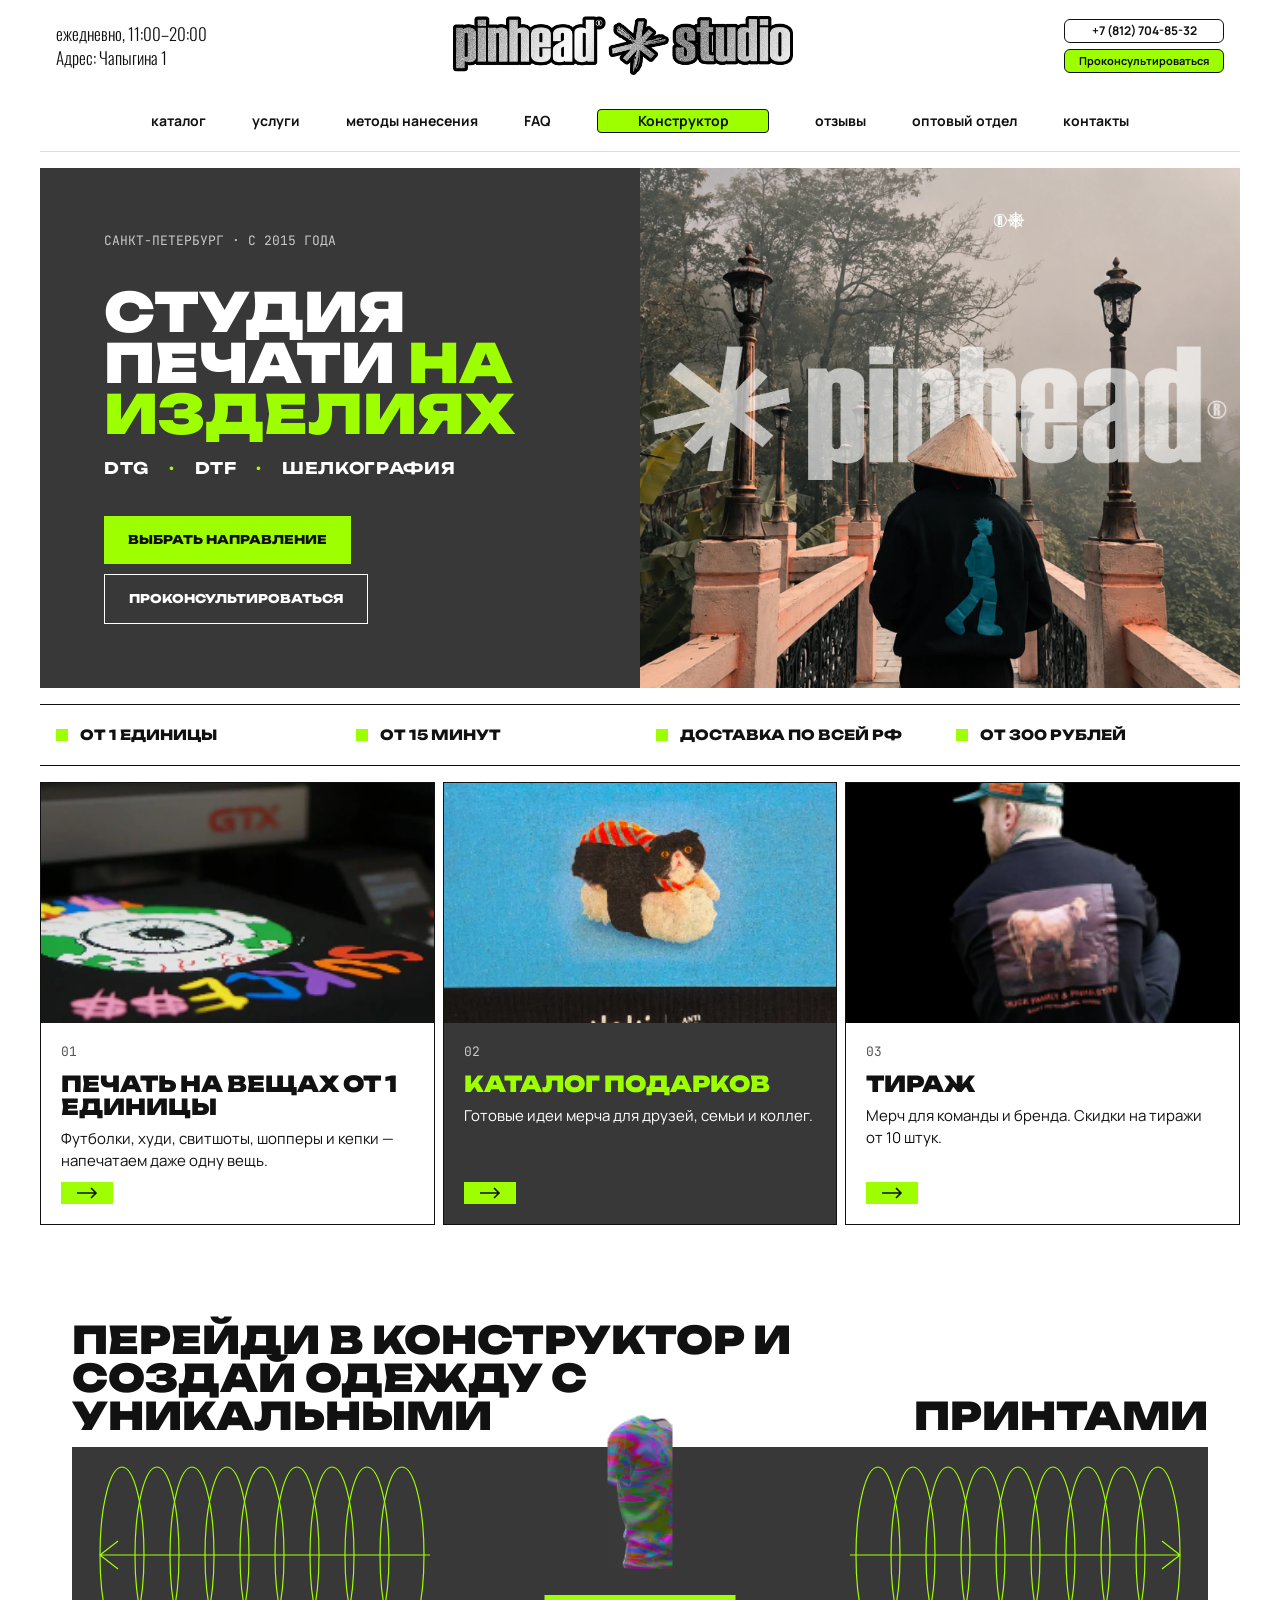
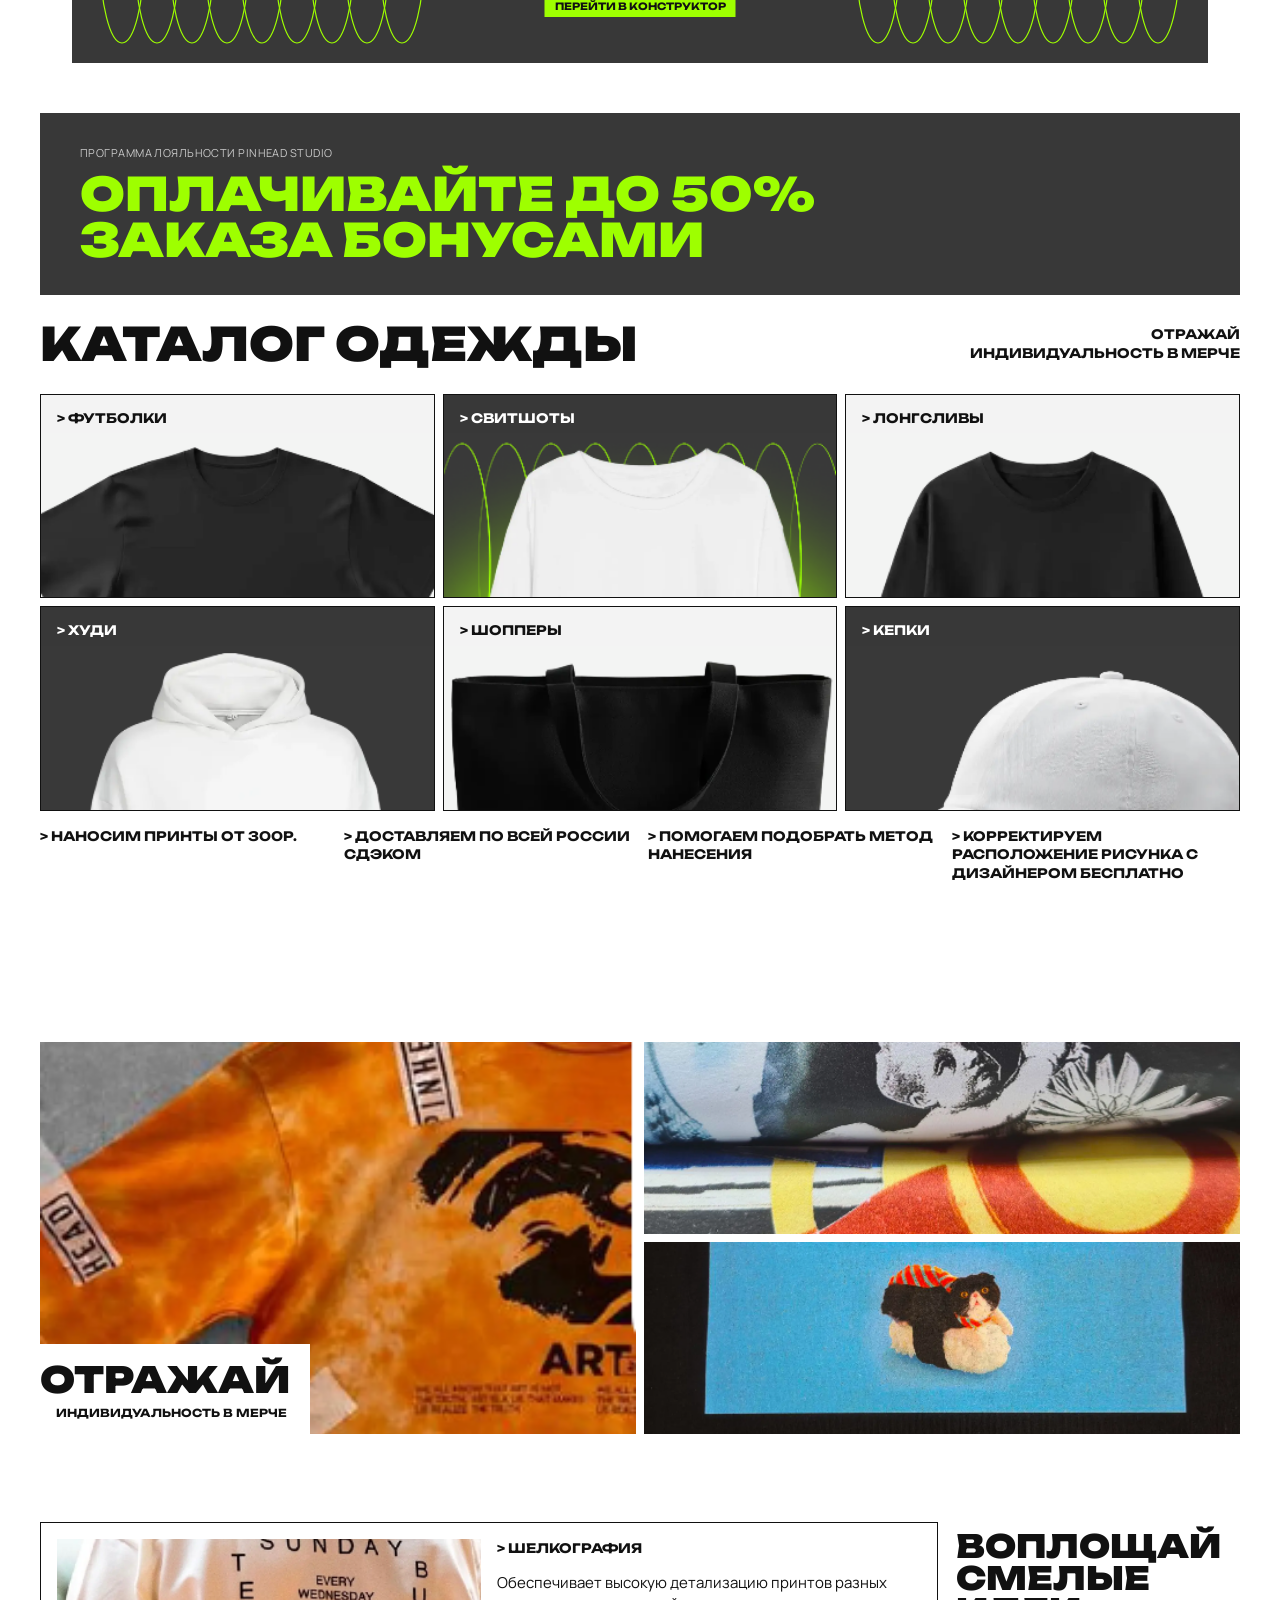
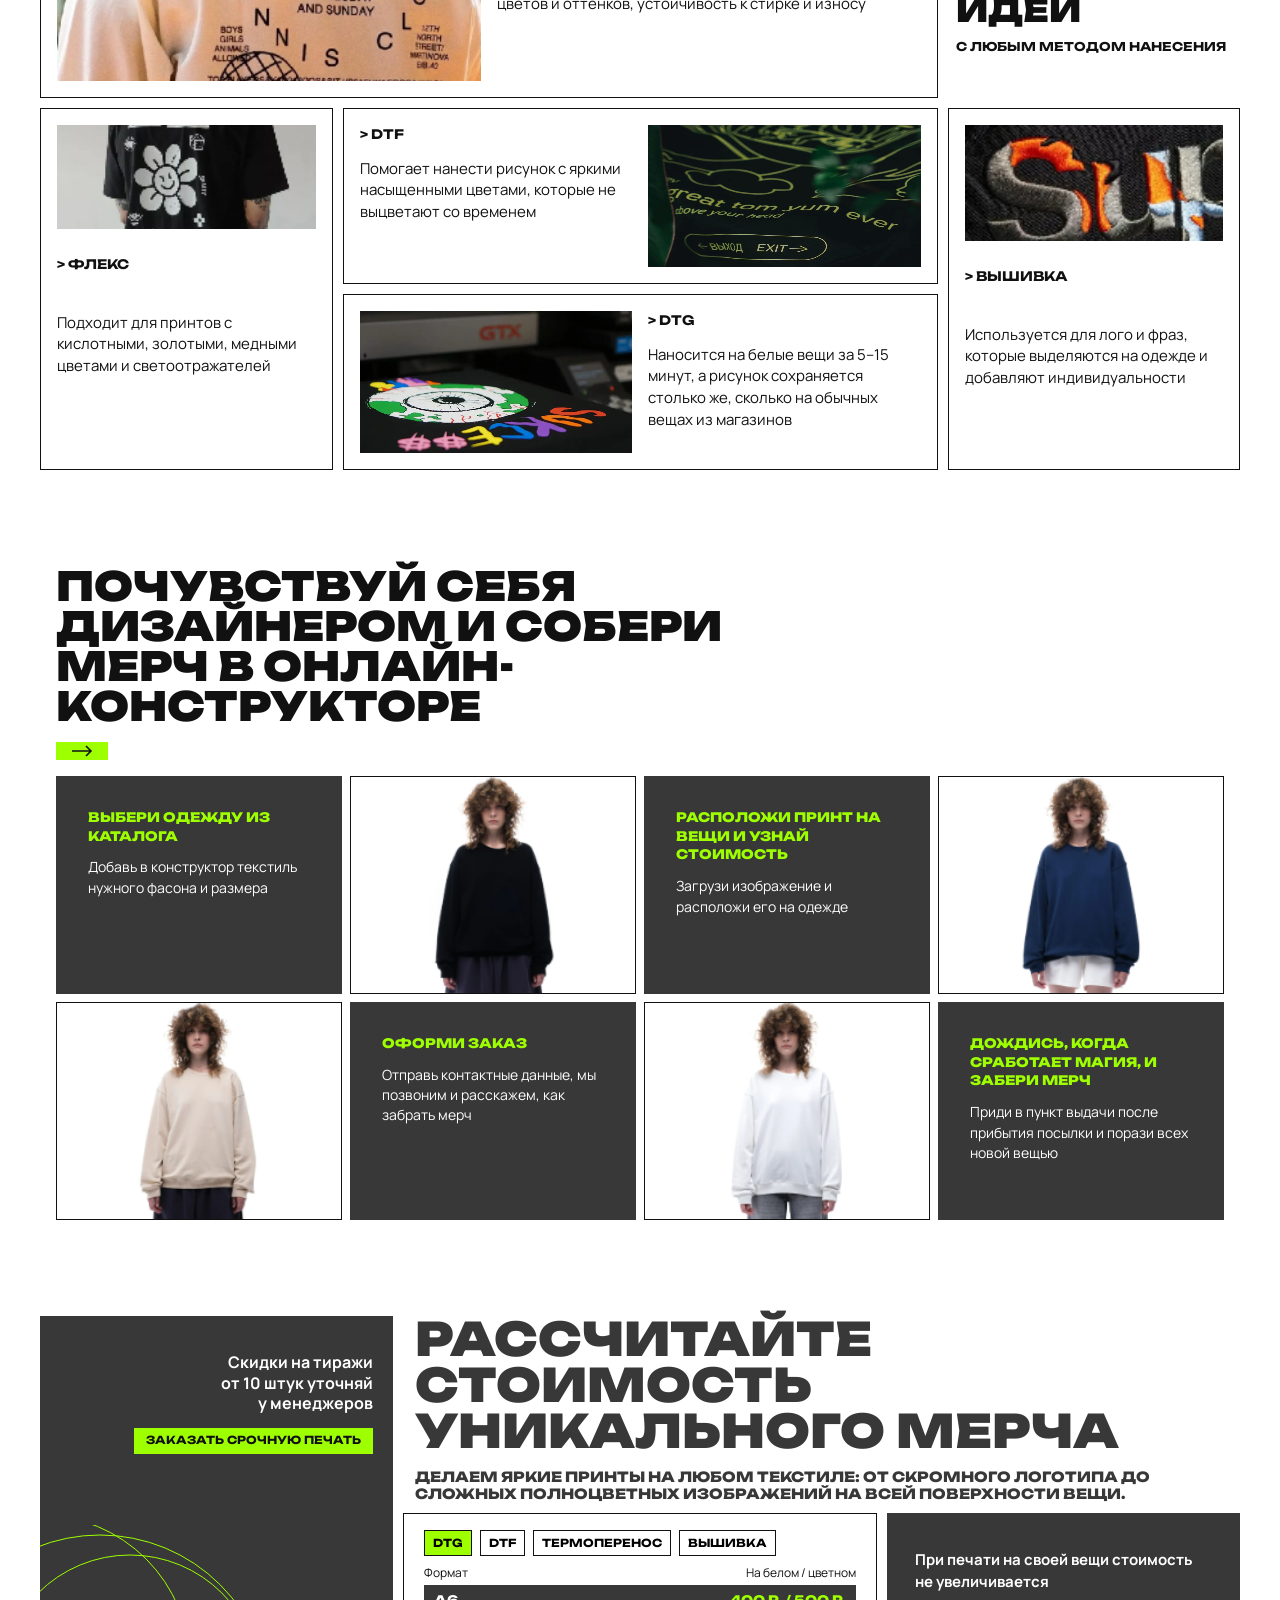
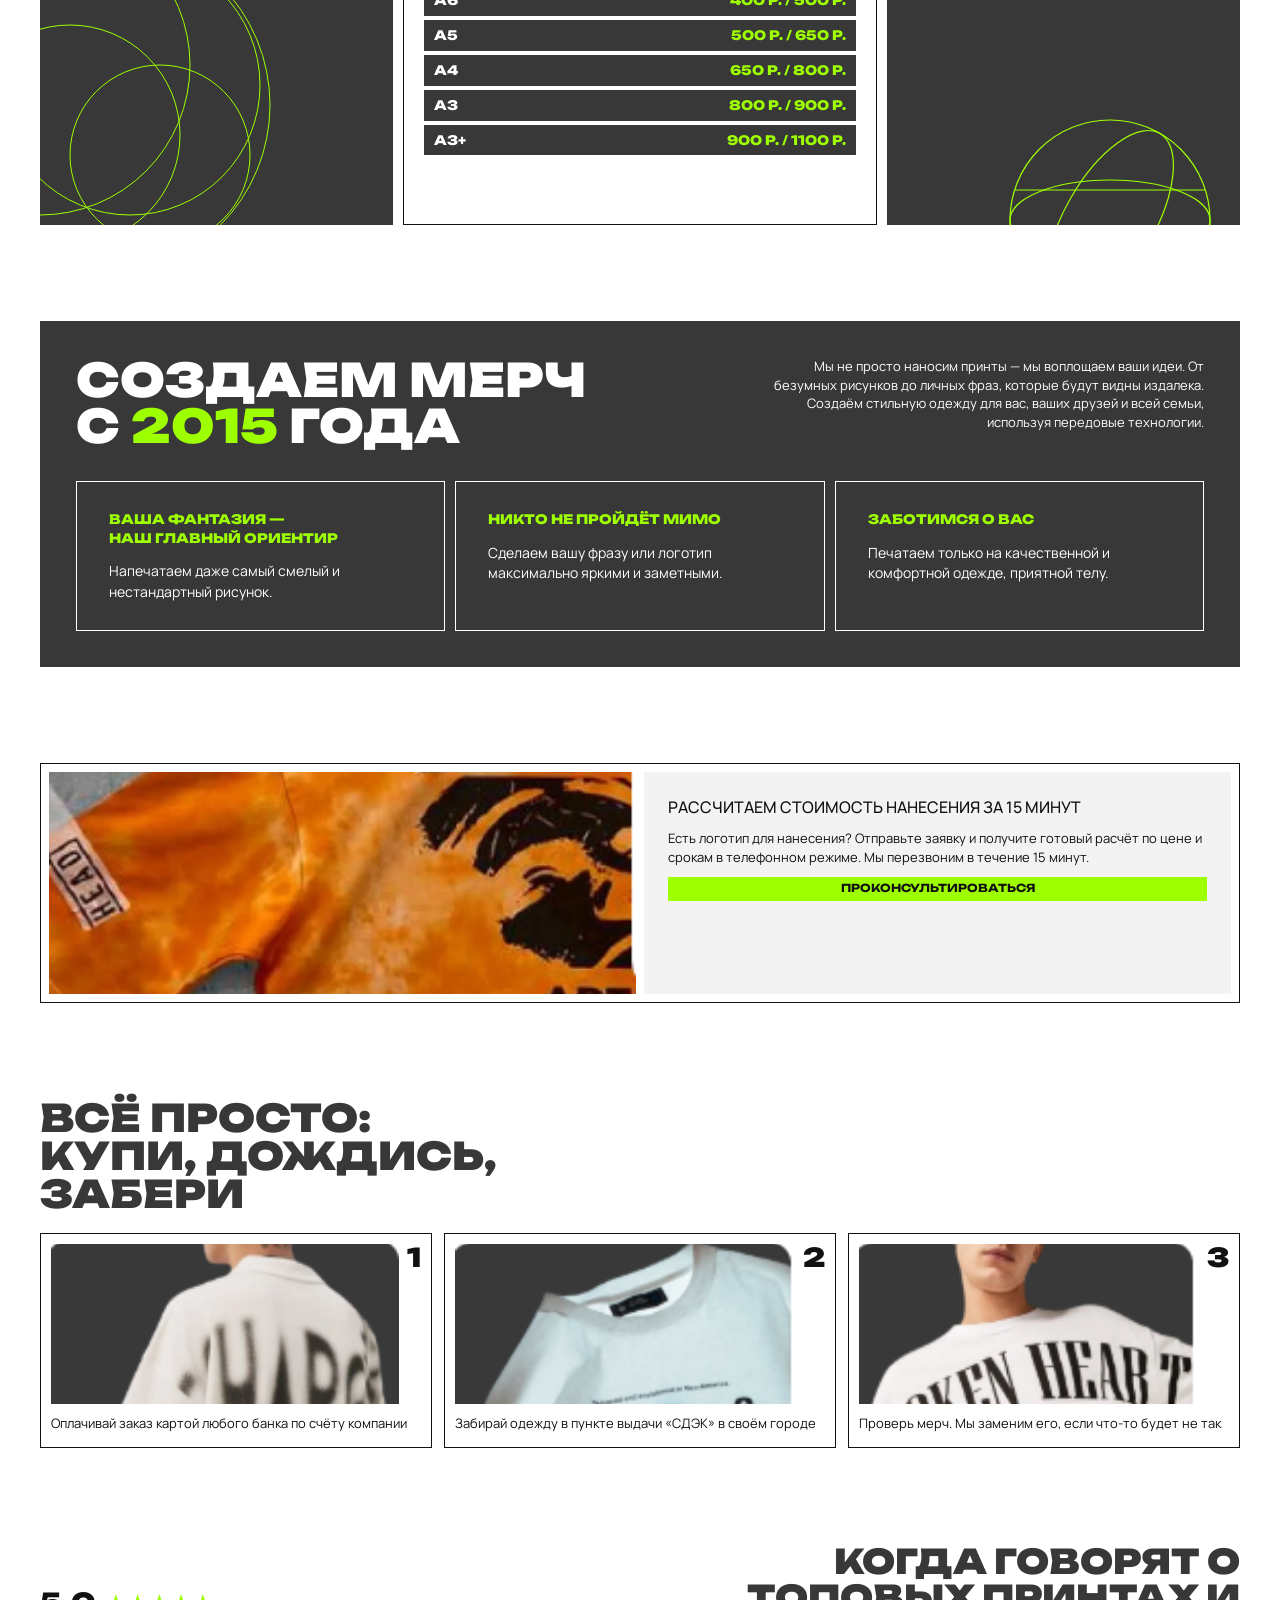
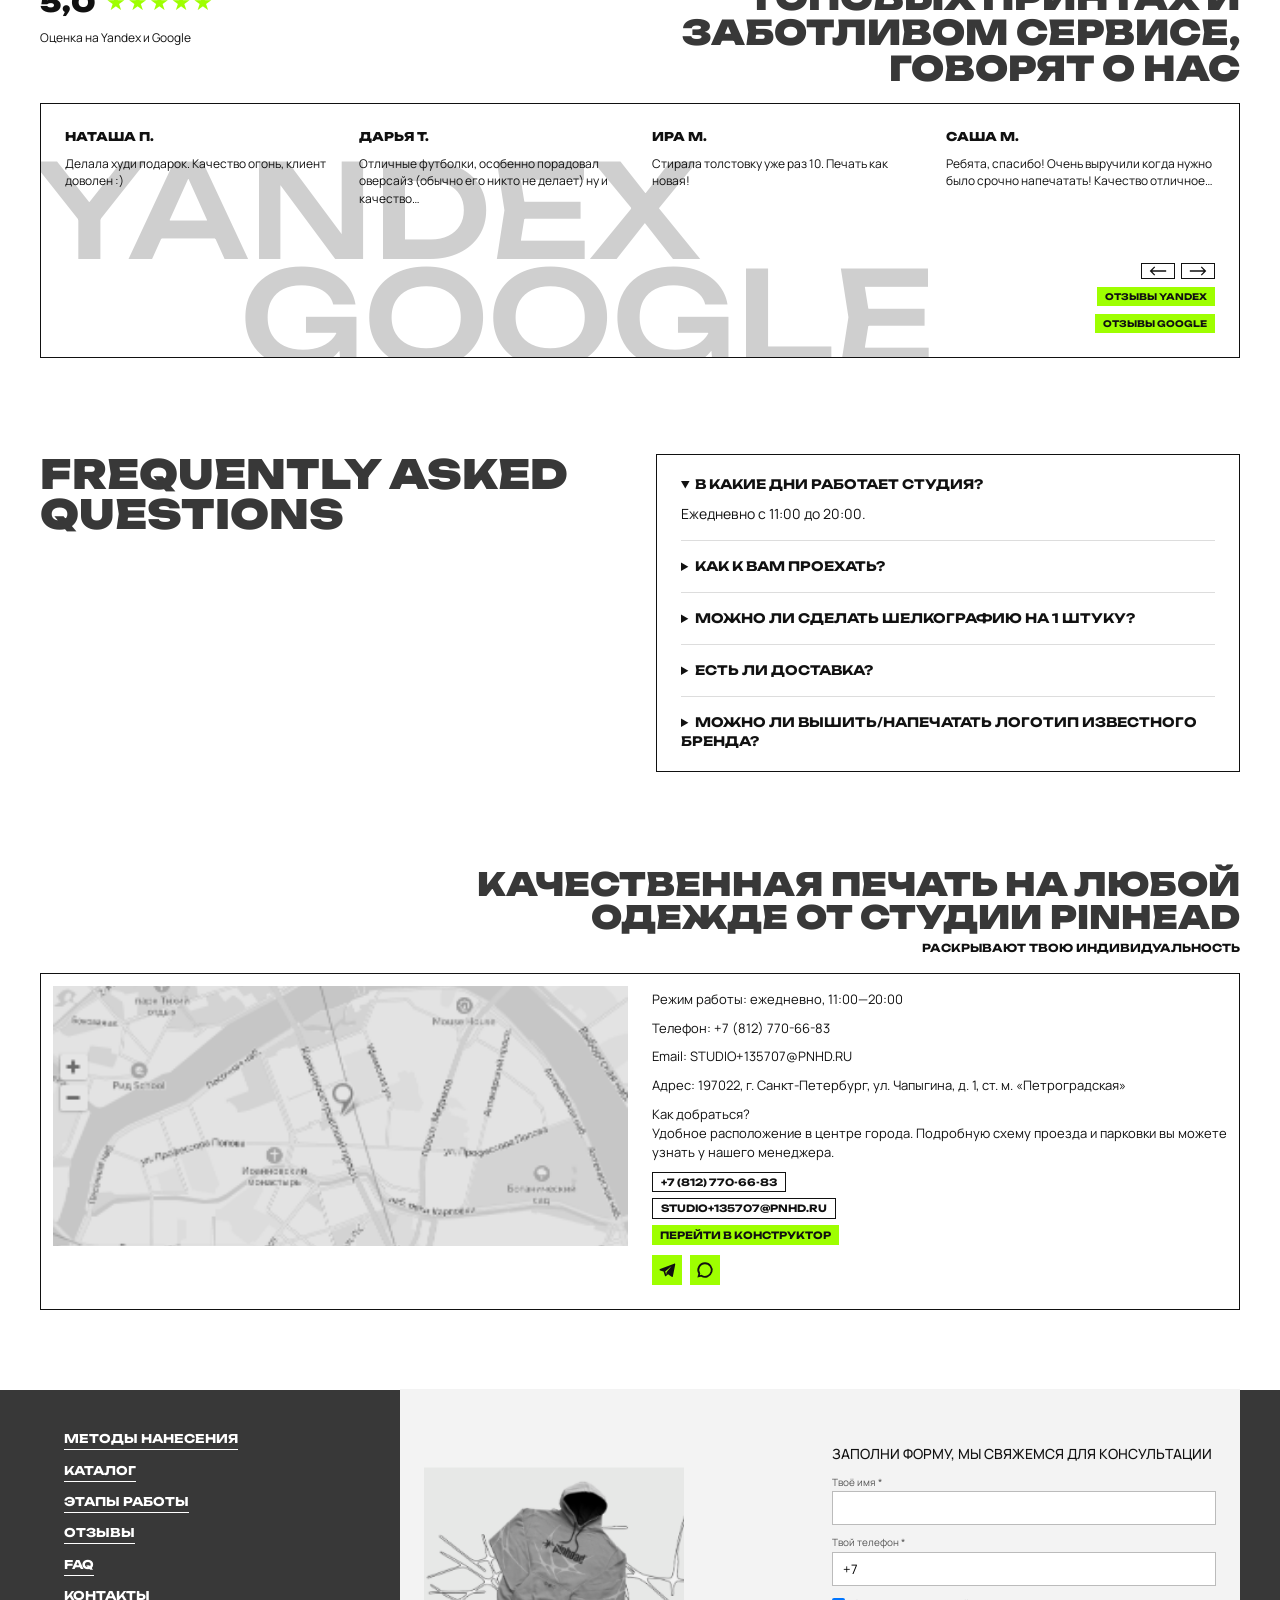
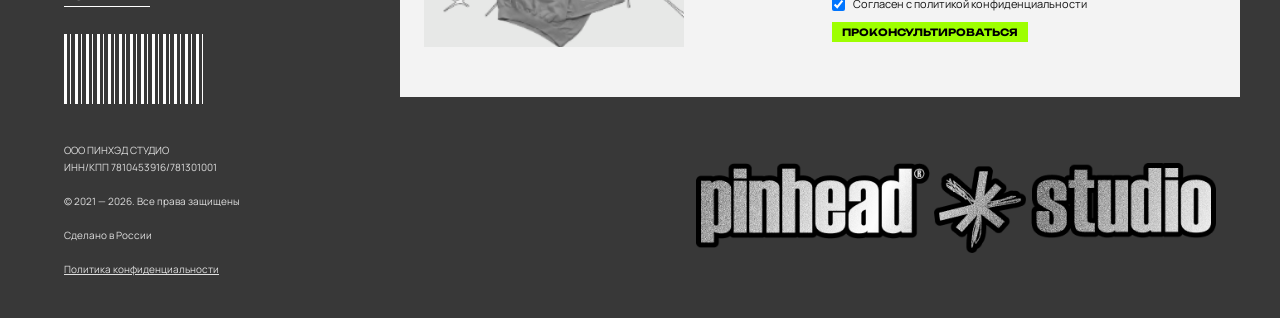
==== index.html @ 6dc423a1 "Мобильное меню: «Конструктор» — обычный пункт с салатовой плашкой вместо крупной кнопки Co-Authored-" ====
<!doctype html>
<html lang="ru">
<head>
<meta charset="utf-8">
<meta name="viewport" content="width=device-width, initial-scale=1">
<title>Пинхэд Студия — печать на одежде в Санкт-Петербурге</title>
<meta name="description" content="Студия печати на изделиях в Санкт-Петербурге: DTG, DTF, шелкография, вышивка. От 1 единицы, от 15 минут, доставка по всей России.">
<link rel="preconnect" href="https://fonts.googleapis.com">
<link href="https://fonts.googleapis.com/css2?family=Unbounded:wght@500;700;800;900&amp;family=Manrope:wght@400;500;600;700&amp;family=Oswald:wght@300;500;600;700&amp;family=JetBrains+Mono:wght@400;500&amp;display=swap" rel="stylesheet">
<style>
body{margin:0;background:#FFFFFF}
a{color:#111111}a:hover{color:#444444}
summary{cursor:pointer}
@media (max-width: 820px){
  .stack{grid-template-columns:1fr !important}
  .stack > *{grid-column:auto !important;grid-row:auto !important}
  .hide-m{display:none !important}
}
</style>
<style>
/* Акцентный цвет студии — меняется в одном месте */
:root{--accent:#9EFF00}
html{overflow-x:hidden}
img{max-width:100%}
.lead-ok{font-weight:700;font-size:14px}
.lead-err{color:#C62828;font-size:11px}
/* Мобильная шапка: логотип слева, бургер-меню справа */
.burger,.nav-extra{display:none}
@media (max-width: 820px){
  .hdr-top{display:flex !important;justify-content:space-between;align-items:center;padding:12px 16px !important}
  .hdr-info,.hdr-actions{display:none !important}
  .hdr-logo img{width:170px !important}
  .burger{display:flex;flex-direction:column;justify-content:center;align-items:center;gap:5px;width:44px;height:44px;padding:0;border:1px solid #111111;border-radius:6px;background:#FFFFFF;cursor:pointer}
  .burger span{display:block;width:20px;height:2px;background:#111111;transition:transform .2s,opacity .2s}
  .menu-open .burger span:nth-child(1){transform:translateY(7px) rotate(45deg)}
  .menu-open .burger span:nth-child(2){opacity:0}
  .menu-open .burger span:nth-child(3){transform:translateY(-7px) rotate(-45deg)}
  .site-nav{display:none !important;flex-direction:column;align-items:stretch !important;gap:0 !important;padding:0 16px 16px !important;font-size:16px !important}
  .menu-open .site-nav{display:flex !important}
  .site-nav > a{padding:13px 0;border-bottom:1px solid #EEEEEE}
  /* «Конструктор» — обычный пункт меню, слово выделено салатовой плашкой */
  .site-nav > a[href="constructor.html"]{display:block !important;min-width:0 !important;min-height:0 !important;padding:13px 0 !important;background:none !important;border:0 !important;border-bottom:1px solid #EEEEEE !important;border-radius:0 !important}
  .nav-hl{background:var(--accent);padding:2px 8px;margin-left:-8px}
  .nav-extra{display:flex;flex-direction:column;gap:8px;padding-top:16px}
  .nav-extra__btn{display:flex;align-items:center;justify-content:center;min-height:44px;border:1px solid #111111;border-radius:6px;font-weight:700;font-size:14px;text-decoration:none;color:#111111}
  .nav-extra__btn--accent{background:var(--accent)}
  .nav-extra__info{margin-top:6px;font-family:Oswald,sans-serif;font-weight:300;font-size:16px;line-height:1.3}
}
.modal{width:min(100% - 32px,440px);padding:0;border:1px solid #111111;border-radius:0;background:#FFFFFF;color:#111111;font-family:Manrope,system-ui,sans-serif}
.modal::backdrop{background:rgba(17,17,17,.6)}
.modal__inner{position:relative;padding:28px 24px 24px;display:flex;flex-direction:column;gap:14px}
.modal__close{position:absolute;top:8px;right:8px;width:32px;height:32px;border:0;background:none;font-size:24px;line-height:1;cursor:pointer;color:#111111}
.modal__title{margin:0;padding-right:28px;font-family:Unbounded,sans-serif;font-weight:900;font-size:20px;line-height:1.1}
.modal__text{margin:0;font-size:13px;color:#555555}
.modal label.f{display:flex;flex-direction:column;gap:4px;font-size:11px;color:#555555}
.modal input[type=text],.modal input[type=tel],.modal input[type=number]{height:38px;border:1px solid #BBBBBB;border-radius:0;padding:0 10px;font:inherit;font-size:14px;color:#111111}
.modal input:focus{outline:2px solid var(--accent);outline-offset:0;border-color:#111111}
.modal fieldset{margin:0;padding:0;border:0;display:flex;flex-wrap:wrap;gap:6px 16px;align-items:center;font-size:13px}
.modal legend{width:100%;padding:0 0 6px;font-size:11px;color:#555555}
.modal .check{display:flex;gap:8px;align-items:flex-start;font-size:11px}
.modal__btn{align-self:flex-start;min-height:40px;padding:0 22px;background:var(--accent);border:1px solid #111111;border-radius:0;font-family:Unbounded,sans-serif;font-weight:800;font-size:12px;cursor:pointer;color:#111111}
.modal__done{padding:12px 0 4px;font-family:Unbounded,sans-serif;font-weight:700;font-size:15px;line-height:1.35}
@media (max-width: 820px){
  /* колонки не шире экрана, логотип в подвале компактнее */
  .stack{grid-template-columns:minmax(0,1fr) !important}
}
</style>
</head>
<body>
<div style="width: 100%; background: #FFFFFF; color: #111111; font-family: Manrope, system-ui, sans-serif; font-size: 15px; line-height: 1.45">
<div style="max-width: 1200px; margin: 0 auto; padding: 0 16px; display: flex; flex-direction: column; gap: 16px">

  <!-- ШАПКА -->
  <header class="site-header" style="background: #FFFFFF; border-bottom: 1px solid #DDDDDD">
    <div class="hdr-top" style="display: grid; grid-template-columns: repeat(auto-fit, minmax(min(100%, 300px), 1fr)); gap: 16px 24px; align-items: center; padding: 16px 16px 20px">
      <div class="hdr-info" style="display: flex; flex-direction: column; gap: 2px; font-family: Oswald, sans-serif; font-weight: 300; font-size: 17px; line-height: 1.25">
        <span>ежедневно, 11:00–20:00</span>
        <span>Адрес: Чапыгина 1</span>
      </div>
      <a class="hdr-logo" href="./" style="justify-self: center; display: inline-flex"><img src="assets/logo-pinhead.png" alt="pinhead studio" width="627" height="109" style="display: block; width: min(100%, 340px); height: auto"></a>
      <div class="hdr-actions" style="justify-self: end; display: flex; gap: 18px; align-items: center">
        <div style="display: flex; flex-direction: column; gap: 6px">
          <a href="tel:+78127048532" style="display: flex; align-items: center; justify-content: center; min-height: 22px; padding: 0 14px; border: 1px solid #111111; border-radius: 6px; font-weight: 700; font-size: 12px; text-decoration: none">+7 (812) 704-85-32</a>
          <a href="https://t.me/pnhd_studio_bot" target="_blank" rel="noopener" style="display: flex; align-items: center; justify-content: center; min-height: 22px; padding: 0 14px; background: var(--accent); border: 1px solid #111111; border-radius: 6px; font-weight: 700; font-size: 11px; text-decoration: none; color: #111111">Проконсультироваться</a>
        </div>
      </div>
      <button type="button" class="burger" aria-label="Открыть меню" aria-expanded="false" aria-controls="siteNav"><span></span><span></span><span></span></button>
    </div>
    <nav class="site-nav" id="siteNav" style="display: flex; flex-wrap: wrap; justify-content: center; align-items: center; gap: 10px 46px; padding: 14px 16px 18px; font-weight: 700; font-size: 14px">
      <a href="#catalog" style="text-decoration: none">каталог</a>
      <a href="#directions" style="text-decoration: none">услуги</a>
      <a href="#methods" style="text-decoration: none">методы нанесения</a>
      <a href="#faq" style="text-decoration: none">FAQ</a>
      <a href="constructor.html" style="display: inline-flex; align-items: center; justify-content: center; min-width: 130px; min-height: 22px; padding: 0 20px; background: var(--accent); border: 1px solid #111111; border-radius: 4px; text-decoration: none; color: #111111"><span class="nav-hl">Конструктор</span></a>
      <a href="#reviews" style="text-decoration: none">отзывы</a>
      <a href="https://pnhd.ru/?utm_source=studio" target="_blank" rel="noopener" style="text-decoration: none">оптовый отдел</a>
      <a href="#contacts" style="text-decoration: none">контакты</a>
      <!-- только в мобильном меню: часы работы и связь -->
      <div class="nav-extra">
        <a href="tel:+78127048532" class="nav-extra__btn">+7 (812) 704-85-32</a>
        <a href="https://t.me/pnhd_studio_bot" target="_blank" rel="noopener" class="nav-extra__btn nav-extra__btn--accent">Проконсультироваться</a>
        <div class="nav-extra__info">ежедневно, 11:00–20:00<br>Адрес: Чапыгина 1</div>
      </div>
    </nav>
  </header>

  <!-- БОЛЬШОЙ БАННЕР -->
  <section class="stack" style="display: grid; grid-template-columns: repeat(2, minmax(0, 1fr)); min-height: 520px; background: #383838; color: #FFFFFF">
    <div style="padding: clamp(28px, 5vw, 64px); display: flex; flex-direction: column; justify-content: space-between; gap: 32px">
      <span style="font-family: 'JetBrains Mono', monospace; font-size: 13px; color: #C8C8C8">САНКТ-ПЕТЕРБУРГ · С 2015 ГОДА</span>
      <div style="display: flex; flex-direction: column; gap: 16px">
      <h1 style="margin: 0; font-family: Unbounded, sans-serif; font-weight: 900; font-size: clamp(30px, 4.2vw, 60px); line-height: 0.95; text-transform: uppercase">Студия печати <span style="color: var(--accent)">на изделиях</span></h1>
      <div style="display: flex; flex-wrap: wrap; gap: 8px 20px; font-family: Unbounded, sans-serif; font-weight: 700; font-size: 16px; letter-spacing: 0.04em; color: #FFFFFF">
        <span>DTG</span><span style="color: var(--accent)">·</span><span>DTF</span><span style="color: var(--accent)">·</span><span>ШЕЛКОГРАФИЯ</span>
      </div>
      </div>
      <div style="display: flex; flex-wrap: wrap; gap: 10px">
        <a href="#directions" style="display: inline-flex; align-items: center; min-height: 48px; padding: 0 24px; background: var(--accent); color: #111111; font-family: Unbounded, sans-serif; font-weight: 800; font-size: 12px; text-decoration: none">ВЫБРАТЬ НАПРАВЛЕНИЕ</a>
        <a href="https://t.me/pnhd_studio_bot" target="_blank" rel="noopener" style="display: inline-flex; align-items: center; min-height: 48px; padding: 0 24px; border: 1.5px solid #FFFFFF; color: #FFFFFF; font-family: Unbounded, sans-serif; font-weight: 800; font-size: 12px; text-decoration: none">ПРОКОНСУЛЬТИРОВАТЬСЯ</a>
      </div>
    </div>
    <div style="position: relative; min-height: 360px; overflow: hidden">
      <img src="assets/hero-pinhead.webp" alt="Человек в чёрном худи с принтом pinhead на мосту в тумане" style="position: absolute; inset: 0; width: 100%; height: 100%; object-fit: cover; object-position: 50% 30%">
    </div>
  </section>

  <!-- ПРЕИМУЩЕСТВА -->
  <section style="display: grid; grid-template-columns: repeat(auto-fit, minmax(min(100%, 220px), 1fr)); border-top: 1px solid #111111; border-bottom: 1px solid #111111">
    <div style="padding: 20px 16px; display: flex; align-items: center; gap: 12px; font-family: Unbounded, sans-serif; font-weight: 800; font-size: 14px"><span style="width: 12px; height: 12px; background: var(--accent); flex-shrink: 0"></span>ОТ 1 ЕДИНИЦЫ</div>
    <div style="padding: 20px 16px; display: flex; align-items: center; gap: 12px; font-family: Unbounded, sans-serif; font-weight: 800; font-size: 14px"><span style="width: 12px; height: 12px; background: var(--accent); flex-shrink: 0"></span>ОТ 15 МИНУТ</div>
    <div style="padding: 20px 16px; display: flex; align-items: center; gap: 12px; font-family: Unbounded, sans-serif; font-weight: 800; font-size: 14px"><span style="width: 12px; height: 12px; background: var(--accent); flex-shrink: 0"></span>ДОСТАВКА ПО ВСЕЙ РФ</div>
    <div style="padding: 20px 16px; display: flex; align-items: center; gap: 12px; font-family: Unbounded, sans-serif; font-weight: 800; font-size: 14px"><span style="width: 12px; height: 12px; background: var(--accent); flex-shrink: 0"></span>ОТ 300 РУБЛЕЙ</div>
  </section>

  <!-- ВИЛКА: 3 НАПРАВЛЕНИЯ -->
  <section id="directions" style="display: grid; grid-template-columns: repeat(auto-fit, minmax(min(100%, 300px), 1fr)); gap: 8px">
    <a href="constructor.html" style="display: flex; flex-direction: column; border: 1px solid #111111; background: #FFFFFF; text-decoration: none; color: #111111">
      <img src="assets/eb9a75a07c6f80d5b4c812f64cd7a2e1.png" alt="Печать на футболке" style="width: 100%; height: 240px; object-fit: cover">
      <div style="padding: 20px; display: flex; flex-direction: column; gap: 10px; flex-grow: 1">
        <span style="font-family: 'JetBrains Mono', monospace; font-size: 13px; color: #555555">01</span>
        <h2 style="margin: 0; font-family: Unbounded, sans-serif; font-weight: 900; font-size: 22px; line-height: 1.05">ПЕЧАТЬ НА ВЕЩАХ ОТ 1 ЕДИНИЦЫ</h2>
        <p style="margin: 0; flex-grow: 1">Футболки, худи, свитшоты, шопперы и кепки — напечатаем даже одну вещь.</p>
        <span style="align-self: flex-start; width: 52px; height: 22px; background: var(--accent); display: flex; align-items: center; justify-content: center"><svg width="22" height="12" viewBox="0 0 22 12" fill="none" stroke="#111111" stroke-width="1.6" aria-hidden="true"><path d="M1 6h19M15 1l5 5-5 5"></path></svg></span>
      </div>
    </a>
    <a href="https://teamatika.com/" target="_blank" rel="noopener" style="display: flex; flex-direction: column; border: 1px solid #111111; background: #383838; text-decoration: none; color: #FFFFFF">
      <img src="assets/9d68fe49c6a6af727904a2213f49bcda.png" alt="Подарочный принт" style="width: 100%; height: 240px; object-fit: cover">
      <div style="padding: 20px; display: flex; flex-direction: column; gap: 10px; flex-grow: 1">
        <span style="font-family: 'JetBrains Mono', monospace; font-size: 13px; color: #C8C8C8">02</span>
        <h2 style="margin: 0; font-family: Unbounded, sans-serif; font-weight: 900; font-size: 22px; line-height: 1.05; color: var(--accent)">КАТАЛОГ ПОДАРКОВ</h2>
        <p style="margin: 0; flex-grow: 1">Готовые идеи мерча для друзей, семьи и коллег.</p>
        <span style="align-self: flex-start; width: 52px; height: 22px; background: var(--accent); display: flex; align-items: center; justify-content: center"><svg width="22" height="12" viewBox="0 0 22 12" fill="none" stroke="#111111" stroke-width="1.6" aria-hidden="true"><path d="M1 6h19M15 1l5 5-5 5"></path></svg></span>
      </div>
    </a>
    <a href="#tirage" data-modal="tirageModal" style="display: flex; flex-direction: column; border: 1px solid #111111; background: #FFFFFF; text-decoration: none; color: #111111">
      <img src="assets/d0b0511f23597b7561b42b7669ba4a29.png" alt="Мерч тиражом" style="width: 100%; height: 240px; object-fit: cover">
      <div style="padding: 20px; display: flex; flex-direction: column; gap: 10px; flex-grow: 1">
        <span style="font-family: 'JetBrains Mono', monospace; font-size: 13px; color: #555555">03</span>
        <h2 style="margin: 0; font-family: Unbounded, sans-serif; font-weight: 900; font-size: 22px; line-height: 1.05">ТИРАЖ</h2>
        <p style="margin: 0; flex-grow: 1">Мерч для команды и бренда. Скидки на тиражи от 10 штук.</p>
        <span style="align-self: flex-start; width: 52px; height: 22px; background: var(--accent); display: flex; align-items: center; justify-content: center"><svg width="22" height="12" viewBox="0 0 22 12" fill="none" stroke="#111111" stroke-width="1.6" aria-hidden="true"><path d="M1 6h19M15 1l5 5-5 5"></path></svg></span>
      </div>
    </a>
  </section>

  <!-- БЫСТРЫЙ КАТАЛОГ -->
  


  <!-- БАННЕР ТРИКОТАЖ -->
  

  <!-- ПЕРВЫЙ ЭКРАН -->
  

  <!-- ЛОЯЛЬНОСТЬ -->
  <section style="margin-top: 80px; padding: 0 32px">
    <h2 style="margin: 0; display: flex; flex-wrap: wrap; justify-content: space-between; align-items: flex-end; gap: 8px; font-family: Unbounded, sans-serif; font-weight: 900; font-size: clamp(24px, 3.2vw, 38px); line-height: 1">
      <span style="max-width: 760px">ПЕРЕЙДИ В КОНСТРУКТОР И СОЗДАЙ ОДЕЖДУ С УНИКАЛЬНЫМИ</span><span>ПРИНТАМИ</span>
    </h2>
    <div style="position: relative; margin-top: 12px; background: #383838; border-radius: 0; height: 216px; display: flex; align-items: center; justify-content: space-between; padding: 0 20px; overflow: visible">
      <svg class="hide-m" style="color: var(--accent)" width="340" height="190" viewBox="0 0 340 190" fill="none" stroke="currentColor" stroke-width="1.2" aria-hidden="true"><ellipse cx="30" cy="95" rx="22" ry="88"></ellipse><ellipse cx="65" cy="95" rx="22" ry="88"></ellipse><ellipse cx="100" cy="95" rx="22" ry="88"></ellipse><ellipse cx="135" cy="95" rx="22" ry="88"></ellipse><ellipse cx="170" cy="95" rx="22" ry="88"></ellipse><ellipse cx="205" cy="95" rx="22" ry="88"></ellipse><ellipse cx="240" cy="95" rx="22" ry="88"></ellipse><ellipse cx="275" cy="95" rx="22" ry="88"></ellipse><ellipse cx="310" cy="95" rx="22" ry="88"></ellipse><path d="M8 95h330M8 95l18-14M8 95l18 14"></path></svg>
      <div style="position: absolute; left: 50%; top: -48px; transform: translateX(-50%); display: flex; flex-direction: column; align-items: center; gap: 20px">
        <a href="constructor.html"><img src="assets/7076ebed17a157f64ad77142c2cdfb6a.png" alt="Футболка в 3D-конструкторе" style="height: 170px; width: auto"></a>
        <a href="constructor.html" style="padding: 4px 10px; background: var(--accent); border-radius: 0; font-family: Unbounded, sans-serif; font-weight: 700; font-size: 10px; text-decoration: none; white-space: nowrap">ПЕРЕЙТИ В КОНСТРУКТОР</a>
      </div>
      <svg class="hide-m" style="color: var(--accent)" width="340" height="190" viewBox="0 0 340 190" fill="none" stroke="currentColor" stroke-width="1.2" aria-hidden="true"><ellipse cx="30" cy="95" rx="22" ry="88"></ellipse><ellipse cx="65" cy="95" rx="22" ry="88"></ellipse><ellipse cx="100" cy="95" rx="22" ry="88"></ellipse><ellipse cx="135" cy="95" rx="22" ry="88"></ellipse><ellipse cx="170" cy="95" rx="22" ry="88"></ellipse><ellipse cx="205" cy="95" rx="22" ry="88"></ellipse><ellipse cx="240" cy="95" rx="22" ry="88"></ellipse><ellipse cx="275" cy="95" rx="22" ry="88"></ellipse><ellipse cx="310" cy="95" rx="22" ry="88"></ellipse><path d="M2 95h330M332 95l-18-14M332 95l-18 14"></path></svg>
    </div>
  </section><section class="stack" style="display: grid; grid-template-columns: repeat(2, minmax(0, 1fr)); grid-template-rows: auto auto; gap: 10px">
    
    
    
  </section><section style="margin-top: 8px; background: #383838; border-radius: 0; padding: 32px 40px">
    <div style="font-size: 11px; letter-spacing: 0.04em; color: #C8C8C8; margin-bottom: 10px">ПРОГРАММА ЛОЯЛЬНОСТИ PINHEAD STUDIO</div>
    <div style="font-family: Unbounded, sans-serif; font-weight: 900; font-size: clamp(28px, 4vw, 46px); line-height: 1; color: var(--accent)">ОПЛАЧИВАЙТЕ ДО 50%<br>ЗАКАЗА БОНУСАМИ</div>
  </section>
  <div style="display: flex; flex-wrap: wrap; gap: 12px; justify-content: space-between; align-items: center">
      <h2 style="margin: 0; font-family: Unbounded, sans-serif; font-weight: 900; font-size: clamp(30px, 4vw, 46px)">КАТАЛОГ ОДЕЖДЫ</h2>
      <span style="font-family: Unbounded, sans-serif; font-weight: 700; font-size: 13px; text-align: right">ОТРАЖАЙ<br>ИНДИВИДУАЛЬНОСТЬ В МЕРЧЕ</span>
    </div><div style="display: grid; grid-template-columns: repeat(auto-fit, minmax(min(100%, 300px), 1fr)); gap: 8px">
      <a href="#" style="border: 1px solid #111111; border-radius: 0; background: #F3F3F3; overflow: hidden; text-decoration: none; display: flex; flex-direction: column">
        <span style="padding: 14px 16px 6px; font-family: Unbounded, sans-serif; font-weight: 700; font-size: 13px">&gt; ФУТБОЛКИ</span>
        <img src="assets/a0df60dae36613dfcea87450320605ae.png" alt="Футболки" style="width: 100%; height: 164px; object-fit: cover; object-position: top">
      </a>
      <a href="#" style="border: 1px solid #111111; border-radius: 0; background: #383838; color: #FFFFFF; overflow: hidden; text-decoration: none; display: flex; flex-direction: column">
        <span style="padding: 14px 16px 6px; font-family: Unbounded, sans-serif; font-weight: 700; font-size: 13px">&gt; СВИТШОТЫ</span>
        <img src="assets/d6f65db25e127e2b207a3e4b54a152a3.png" alt="Свитшоты" style="width: 100%; height: 164px; object-fit: cover; object-position: top">
      </a>
      <a href="#" style="border: 1px solid #111111; border-radius: 0; background: #F3F3F3; overflow: hidden; text-decoration: none; display: flex; flex-direction: column">
        <span style="padding: 14px 16px 6px; font-family: Unbounded, sans-serif; font-weight: 700; font-size: 13px">&gt; ЛОНГСЛИВЫ</span>
        <img src="assets/42e7047785d6712d748e36e42a85b0b6.png" alt="Лонгсливы" style="width: 100%; height: 164px; object-fit: cover; object-position: top">
      </a>
      <a href="#" style="border: 1px solid #111111; border-radius: 0; background: #383838; color: #FFFFFF; overflow: hidden; text-decoration: none; display: flex; flex-direction: column">
        <span style="padding: 14px 16px 6px; font-family: Unbounded, sans-serif; font-weight: 700; font-size: 13px">&gt; ХУДИ</span>
        <img src="assets/6b1b68b76afe652fe5ec0fd4d3e82516.png" alt="Худи" style="width: 100%; height: 164px; object-fit: cover; object-position: top">
      </a>
      <a href="#" style="border: 1px solid #111111; border-radius: 0; background: #F3F3F3; overflow: hidden; text-decoration: none; display: flex; flex-direction: column">
        <span style="padding: 14px 16px 6px; font-family: Unbounded, sans-serif; font-weight: 700; font-size: 13px">&gt; ШОППЕРЫ</span>
        <img src="assets/212b2960e7e93a92b42eda65b14a046b.png" alt="Шопперы" style="width: 100%; height: 164px; object-fit: cover; object-position: top">
      </a>
      <a href="#" style="border: 1px solid #111111; border-radius: 0; background: #383838; color: #FFFFFF; overflow: hidden; text-decoration: none; display: flex; flex-direction: column">
        <span style="padding: 14px 16px 6px; font-family: Unbounded, sans-serif; font-weight: 700; font-size: 13px">&gt; КЕПКИ</span>
        <img src="assets/6931846ed362454395518da5bf0ae86f.png" alt="Кепки" style="width: 100%; height: 164px; object-fit: cover; object-position: top">
      </a>
    </div><section style="display: grid; grid-template-columns: repeat(auto-fit, minmax(min(100%, 220px), 1fr)); gap: 16px; font-family: Unbounded, sans-serif; font-weight: 700; font-size: 13px; line-height: 1.4; text-transform: uppercase">
    <div>&gt; Наносим принты от 300р.</div>
    <div>&gt; Доставляем по всей России СДЭКом</div>
    <div>&gt; Помогаем подобрать метод нанесения</div>
    <div>&gt; Корректируем расположение рисунка с дизайнером бесплатно</div>
  </section>

  <!-- КАТАЛОГ -->
  <section id="catalog" style="margin-top: 72px; display: flex; flex-direction: column; gap: 24px">
    
    
  </section>

  <!-- ГАЛЕРЕЯ -->
  <section class="stack" style="margin-top: 56px; display: grid; grid-template-columns: repeat(4, minmax(0, 1fr)); grid-template-rows: 192px 192px; gap: 8px">
    <div style="grid-column: 1 / span 2; grid-row: 1 / span 2; position: relative; border-radius: 0; overflow: hidden; min-height: 300px">
      <img src="assets/523a192441e8fa341e7c54f389cd724e.png" alt="Футболка тай-дай с принтом" style="position: absolute; inset: 0; width: 100%; height: 100%; object-fit: cover">
      <div style="position: absolute; left: 0; bottom: 0; background: #FFFFFF; border-radius: 0; padding: 18px 20px 12px 0">
        <div style="font-family: Unbounded, sans-serif; font-weight: 900; font-size: 36px; line-height: 1">ОТРАЖАЙ</div>
        <div style="font-family: Unbounded, sans-serif; font-weight: 700; font-size: 11px; margin-top: 8px; padding-left: 16px">ИНДИВИДУАЛЬНОСТЬ В МЕРЧЕ</div>
      </div>
    </div>
    <img src="assets/d0b0511f23597b7561b42b7669ba4a29.png" alt="Принт на спине" class="hide-m" style="grid-column: 2; grid-row: 1; justify-self: end; width: 100%; height: 100%; object-fit: cover; border-radius: 0; border: 6px solid #FFFFFF; border-top: none; border-right: none; box-sizing: border-box">
    <img src="assets/1b36f1f16b6ceaee227034084260bcbc.png" alt="Полноцветная печать" style="grid-column: 3 / span 2; grid-row: 1; width: 100%; height: 100%; object-fit: cover; border-radius: 0">
    <img src="assets/9d68fe49c6a6af727904a2213f49bcda.png" alt="Принт с котом" style="grid-column: 3 / span 2; grid-row: 2; width: 100%; height: 100%; object-fit: cover; border-radius: 0">
  </section>

  <!-- МЕТОДЫ НАНЕСЕНИЯ -->
  <section id="methods" class="stack" style="margin-top: 72px; display: grid; grid-template-columns: repeat(4, minmax(0, 1fr)); gap: 10px">
    <div style="grid-column: 1 / span 3; grid-row: 1; border: 1px solid #111111; border-radius: 0; padding: 16px; display: grid; grid-template-columns: repeat(auto-fit, minmax(min(100%, 260px), 1fr)); gap: 16px; align-items: stretch">
      <img src="assets/e7b56b03c831f8e164292a2555185c56.png" alt="Шелкография" style="width: 100%; height: 142px; object-fit: cover; border-radius: 0">
      <div style="display: flex; flex-direction: column; gap: 14px">
        <h3 style="margin: 0; font-family: Unbounded, sans-serif; font-weight: 700; font-size: 13px">&gt; ШЕЛКОГРАФИЯ</h3>
        <p style="margin: 0">Обеспечивает высокую детализацию принтов разных цветов и оттенков, устойчивость к стирке и износу</p>
      </div>
    </div>
    <div style="grid-column: 4; grid-row: 1; padding: 8px 0 0 8px">
      <h2 style="margin: 0; font-family: Unbounded, sans-serif; font-weight: 900; font-size: clamp(20px, 2.6vw, 32px); line-height: 1">ВОПЛОЩАЙ СМЕЛЫЕ ИДЕИ</h2>
      <div style="margin-top: 12px; font-family: Unbounded, sans-serif; font-weight: 700; font-size: 12px">С ЛЮБЫМ МЕТОДОМ НАНЕСЕНИЯ</div>
    </div>
    <div style="grid-column: 1; grid-row: 2 / span 2; border: 1px solid #111111; border-radius: 0; padding: 16px; display: flex; flex-direction: column; gap: 14px">
      <img src="assets/994ab8c52f26cd0d0229a4eb50fcaed1.png" alt="Флекс" style="width: 100%; height: 104px; object-fit: cover; border-radius: 0">
      <h3 style="margin: 12px 0 0; font-family: Unbounded, sans-serif; font-weight: 700; font-size: 13px">&gt; ФЛЕКС</h3>
      <p style="margin: 24px 0 0; flex-grow: 1">Подходит для принтов с кислотными, золотыми, медными цветами и светоотражателей</p>
    </div>
    <div style="grid-column: 2 / span 2; grid-row: 2; border: 1px solid #111111; border-radius: 0; padding: 16px; display: grid; grid-template-columns: repeat(auto-fit, minmax(min(100%, 220px), 1fr)); gap: 16px">
      <div style="display: flex; flex-direction: column; gap: 14px">
        <h3 style="margin: 0; font-family: Unbounded, sans-serif; font-weight: 700; font-size: 13px">&gt; DTF</h3>
        <p style="margin: 0; flex-grow: 1">Помогает нанести рисунок с яркими насыщенными цветами, которые не выцветают со временем</p>
      </div>
      <img src="assets/63851effb8298c48b1a05ea8db01afdd.png" alt="DTF-печать" style="width: 100%; height: 142px; object-fit: cover; border-radius: 0">
    </div>
    <div style="grid-column: 2 / span 2; grid-row: 3; border: 1px solid #111111; border-radius: 0; padding: 16px; display: grid; grid-template-columns: repeat(auto-fit, minmax(min(100%, 220px), 1fr)); gap: 16px">
      <img src="assets/eb9a75a07c6f80d5b4c812f64cd7a2e1.png" alt="DTG-печать" style="width: 100%; height: 142px; object-fit: cover; border-radius: 0">
      <div style="display: flex; flex-direction: column; gap: 14px">
        <h3 style="margin: 0; font-family: Unbounded, sans-serif; font-weight: 700; font-size: 13px">&gt; DTG</h3>
        <p style="margin: 0; flex-grow: 1">Наносится на белые вещи за 5–15 минут, а рисунок сохраняется столько же, сколько на обычных вещах из магазинов</p>
      </div>
    </div>
    <div style="grid-column: 4; grid-row: 2 / span 2; border: 1px solid #111111; border-radius: 0; padding: 16px; display: flex; flex-direction: column; gap: 14px">
      <img src="assets/1e36c2c41ca5e7e94cd424e4e878757d.png" alt="Вышивка" style="width: 100%; height: 116px; object-fit: cover; border-radius: 0">
      <h3 style="margin: 12px 0 0; font-family: Unbounded, sans-serif; font-weight: 700; font-size: 13px">&gt; ВЫШИВКА</h3>
      <p style="margin: 24px 0 0; flex-grow: 1">Используется для лого и фраз, которые выделяются на одежде и добавляют индивидуальности</p>
    </div>
  </section>

  <!-- КОНСТРУКТОР 1 -->
  

  <!-- КОНСТРУКТОР 2: ЭТАПЫ -->
  <section id="steps" style="margin-top: 80px; padding: 0 16px; display: flex; flex-direction: column; gap: 16px">
    <h2 style="margin: 0; max-width: 820px; font-family: Unbounded, sans-serif; font-weight: 900; font-size: clamp(26px, 3.4vw, 40px); line-height: 1">ПОЧУВСТВУЙ СЕБЯ ДИЗАЙНЕРОМ И СОБЕРИ МЕРЧ В ОНЛАЙН-КОНСТРУКТОРЕ</h2>
    <a href="constructor.html" aria-label="Перейти в конструктор" style="width: 52px; height: 18px; background: var(--accent); border-radius: 0; display: flex; align-items: center; justify-content: center"><svg width="22" height="12" viewBox="0 0 22 12" fill="none" stroke="#111111" stroke-width="1.6" aria-hidden="true"><path d="M1 6h19M15 1l5 5-5 5"></path></svg></a>
    <div style="display: grid; grid-template-columns: repeat(auto-fit, minmax(min(100%, 240px), 1fr)); gap: 8px">
      <div style="background: #383838; color: #FFFFFF; border-radius: 0; padding: 32px; min-height: 218px; box-sizing: border-box">
        <h3 style="margin: 0 0 12px; font-family: Unbounded, sans-serif; font-weight: 800; font-size: 13px; color: var(--accent)">ВЫБЕРИ ОДЕЖДУ ИЗ КАТАЛОГА</h3>
        <p style="margin: 0; font-size: 14px">Добавь в конструктор текстиль нужного фасона и размера</p>
      </div>
      <img src="assets/e8c3453e41f18441873f494bfa26115e.png" alt="Чёрный свитшот" style="width: 100%; height: 218px; object-fit: contain; background: #FFFFFF; border: 1px solid #111111; border-radius: 0; box-sizing: border-box">
      <div style="background: #383838; color: #FFFFFF; border-radius: 0; padding: 32px; min-height: 218px; box-sizing: border-box">
        <h3 style="margin: 0 0 12px; font-family: Unbounded, sans-serif; font-weight: 800; font-size: 13px; color: var(--accent)">РАСПОЛОЖИ ПРИНТ НА ВЕЩИ И УЗНАЙ СТОИМОСТЬ</h3>
        <p style="margin: 0; font-size: 14px">Загрузи изображение и расположи его на одежде</p>
      </div>
      <img src="assets/6251afc65416d880db999b50eff170c5.png" alt="Синий свитшот" style="width: 100%; height: 218px; object-fit: contain; background: #FFFFFF; border: 1px solid #111111; border-radius: 0; box-sizing: border-box">
      <img src="assets/513394917e48071dbbfb099327debce9.png" alt="Бежевый свитшот" style="width: 100%; height: 218px; object-fit: contain; background: #FFFFFF; border: 1px solid #111111; border-radius: 0; box-sizing: border-box">
      <div style="background: #383838; color: #FFFFFF; border-radius: 0; padding: 32px; min-height: 218px; box-sizing: border-box">
        <h3 style="margin: 0 0 12px; font-family: Unbounded, sans-serif; font-weight: 800; font-size: 13px; color: var(--accent)">ОФОРМИ ЗАКАЗ</h3>
        <p style="margin: 0; font-size: 14px">Отправь контактные данные, мы позвоним и расскажем, как забрать мерч</p>
      </div>
      <img src="assets/6a5aef8fed798e7d674e69dee5b3b7d4.png" alt="Белый свитшот" style="width: 100%; height: 218px; object-fit: contain; background: #FFFFFF; border: 1px solid #111111; border-radius: 0; box-sizing: border-box">
      <div style="background: #383838; color: #FFFFFF; border-radius: 0; padding: 32px; min-height: 218px; box-sizing: border-box">
        <h3 style="margin: 0 0 12px; font-family: Unbounded, sans-serif; font-weight: 800; font-size: 13px; color: var(--accent)">ДОЖДИСЬ, КОГДА СРАБОТАЕТ МАГИЯ, И ЗАБЕРИ МЕРЧ</h3>
        <p style="margin: 0; font-size: 14px">Приди в пункт выдачи после прибытия посылки и порази всех новой вещью</p>
      </div>
    </div>
  </section>

  <!-- ЦЕНЫ -->
  <section class="stack" style="margin-top: 80px; display: grid; grid-template-columns: repeat(10, minmax(0, 1fr)); gap: 10px">
    <div style="grid-column: 1 / span 3; grid-row: 1 / span 2; position: relative; overflow: hidden; background: #383838; border-radius: 0; padding: 36px 20px; min-height: 420px; display: flex; flex-direction: column; align-items: flex-end; gap: 14px; text-align: right; color: #FFFFFF">
      <svg style="position: absolute; left: -120px; bottom: -60px; color: var(--accent)" width="360" height="360" viewBox="0 0 360 360" fill="none" stroke="currentColor" stroke-width="1" aria-hidden="true"><circle cx="180" cy="180" r="170"></circle><circle cx="210" cy="160" r="130"></circle><circle cx="150" cy="210" r="110"></circle><circle cx="240" cy="230" r="90"></circle><circle cx="120" cy="140" r="150"></circle></svg>
      <span style="position: relative; font-weight: 700; font-size: 16px; line-height: 1.3">Скидки на тиражи<br>от 10 штук уточняй<br>у менеджеров</span>
      <a href="#form" style="position: relative; padding: 5px 12px; background: var(--accent); border-radius: 0; font-family: Unbounded, sans-serif; font-weight: 700; font-size: 11px; text-decoration: none">ЗАКАЗАТЬ СРОЧНУЮ ПЕЧАТЬ</a>
    </div>
    <div style="grid-column: 4 / span 7; grid-row: 1; padding: 0 12px">
      <h2 style="margin: 0; font-family: Unbounded, sans-serif; font-weight: 900; font-size: clamp(28px, 3.8vw, 46px); line-height: 1; color: #383838">РАССЧИТАЙТЕ СТОИМОСТЬ УНИКАЛЬНОГО МЕРЧА</h2>
      <p style="margin: 14px 0 0; font-family: Unbounded, sans-serif; font-weight: 800; font-size: 14px; line-height: 1.25; color: #383838">ДЕЛАЕМ ЯРКИЕ ПРИНТЫ НА ЛЮБОМ ТЕКСТИЛЕ: ОТ СКРОМНОГО ЛОГОТИПА ДО СЛОЖНЫХ ПОЛНОЦВЕТНЫХ ИЗОБРАЖЕНИЙ НА ВСЕЙ ПОВЕРХНОСТИ ВЕЩИ.</p>
    </div>
    <div style="grid-column: 4 / span 4; grid-row: 2; border: 1px solid #111111; border-radius: 0; padding: 16px 20px; display: flex; flex-direction: column; gap: 4px">
      <div style="display: flex; flex-wrap: wrap; gap: 8px; margin-bottom: 4px">
        <button type="button" style="padding: 5px 8px; background: var(--accent); border: 1px solid #111111; border-radius: 0; font-family: Unbounded, sans-serif; font-weight: 700; font-size: 11px">DTG</button>
        <button type="button" style="padding: 5px 8px; background: #FFFFFF; border: 1px solid #111111; border-radius: 0; font-family: Unbounded, sans-serif; font-weight: 700; font-size: 11px">DTF</button>
        <button type="button" style="padding: 5px 8px; background: #FFFFFF; border: 1px solid #111111; border-radius: 0; font-family: Unbounded, sans-serif; font-weight: 700; font-size: 11px">ТЕРМОПЕРЕНОС</button>
        <button type="button" style="padding: 5px 8px; background: #FFFFFF; border: 1px solid #111111; border-radius: 0; font-family: Unbounded, sans-serif; font-weight: 700; font-size: 11px">ВЫШИВКА</button>
      </div>
      <div style="display: flex; justify-content: space-between; font-size: 12px"><span>Формат</span><span>На белом / цветном</span></div>
      <div style="display: flex; justify-content: space-between; background: #383838; color: #FFFFFF; border-radius: 0; padding: 6px 10px; font-family: Unbounded, sans-serif; font-weight: 800; font-size: 13px"><span>А6</span><span style="color: var(--accent)">400 Р. / 500 Р.</span></div>
      <div style="display: flex; justify-content: space-between; background: #383838; color: #FFFFFF; border-radius: 0; padding: 6px 10px; font-family: Unbounded, sans-serif; font-weight: 800; font-size: 13px"><span>А5</span><span style="color: var(--accent)">500 Р. / 650 Р.</span></div>
      <div style="display: flex; justify-content: space-between; background: #383838; color: #FFFFFF; border-radius: 0; padding: 6px 10px; font-family: Unbounded, sans-serif; font-weight: 800; font-size: 13px"><span>А4</span><span style="color: var(--accent)">650 Р. / 800 Р.</span></div>
      <div style="display: flex; justify-content: space-between; background: #383838; color: #FFFFFF; border-radius: 0; padding: 6px 10px; font-family: Unbounded, sans-serif; font-weight: 800; font-size: 13px"><span>А3</span><span style="color: var(--accent)">800 Р. / 900 Р.</span></div>
      <div style="display: flex; justify-content: space-between; background: #383838; color: #FFFFFF; border-radius: 0; padding: 6px 10px; font-family: Unbounded, sans-serif; font-weight: 800; font-size: 13px"><span>А3+</span><span style="color: var(--accent)">900 Р. / 1100 Р.</span></div>
    </div>
    <div style="grid-column: 8 / span 3; grid-row: 2; position: relative; overflow: hidden; background: #383838; border-radius: 0; padding: 36px 28px; min-height: 240px; color: #FFFFFF">
      <span style="position: relative; font-weight: 700; font-size: 15px; line-height: 1.3">При печати на своей вещи стоимость не увеличивается</span>
      <svg style="position: absolute; right: 10px; bottom: -80px; color: var(--accent)" width="240" height="200" viewBox="0 0 230 200" fill="none" stroke="currentColor" stroke-width="1.2" aria-hidden="true"><circle cx="115" cy="115" r="100"></circle><ellipse cx="115" cy="115" rx="45" ry="100" transform="rotate(30 115 115)"></ellipse><ellipse cx="115" cy="115" rx="100" ry="40"></ellipse><path d="M20 85h190"></path></svg>
    </div>
  </section>

  <!-- О СТУДИИ -->
  <section style="margin-top: 80px; background: #383838; color: #FFFFFF; border-radius: 0; padding: clamp(24px, 3vw, 36px)">
    <div style="display: flex; flex-wrap: wrap; justify-content: space-between; gap: 24px; align-items: flex-start">
      <h2 style="margin: 0; font-family: Unbounded, sans-serif; font-weight: 900; font-size: clamp(30px, 4vw, 46px); line-height: 1">СОЗДАЕМ МЕРЧ<br>С <span style="color: var(--accent)">2015</span> ГОДА</h2>
      <p style="margin: 0; max-width: 440px; text-align: right; font-size: 13px">Мы не просто наносим принты — мы воплощаем ваши идеи. От безумных рисунков до личных фраз, которые будут видны издалека. Создаём стильную одежду для вас, ваших друзей и всей семьи, используя передовые технологии.</p>
    </div>
    <div style="margin-top: 32px; display: grid; grid-template-columns: repeat(auto-fit, minmax(min(100%, 260px), 1fr)); gap: 10px">
      <div style="border: 1px solid #FFFFFF; border-radius: 0; padding: 28px 32px">
        <h3 style="margin: 0 0 14px; font-family: Unbounded, sans-serif; font-weight: 800; font-size: 13px; color: var(--accent)">ВАША ФАНТАЗИЯ —<br>НАШ ГЛАВНЫЙ ОРИЕНТИР</h3>
        <p style="margin: 0; font-size: 14px">Напечатаем даже самый смелый и нестандартный рисунок.</p>
      </div>
      <div style="border: 1px solid #FFFFFF; border-radius: 0; padding: 28px 32px">
        <h3 style="margin: 0 0 14px; font-family: Unbounded, sans-serif; font-weight: 800; font-size: 13px; color: var(--accent)">НИКТО НЕ ПРОЙДЁТ МИМО</h3>
        <p style="margin: 0; font-size: 14px">Сделаем вашу фразу или логотип максимально яркими и заметными.</p>
      </div>
      <div style="border: 1px solid #FFFFFF; border-radius: 0; padding: 28px 32px">
        <h3 style="margin: 0 0 14px; font-family: Unbounded, sans-serif; font-weight: 800; font-size: 13px; color: var(--accent)">ЗАБОТИМСЯ О ВАС</h3>
        <p style="margin: 0; font-size: 14px">Печатаем только на качественной и комфортной одежде, приятной телу.</p>
      </div>
    </div>
  </section>

  <!-- РАСЧЁТ ЗА 15 МИНУТ -->
  <section style="margin-top: 80px; border: 1px solid #111111; border-radius: 0; padding: 8px; display: grid; grid-template-columns: repeat(auto-fit, minmax(min(100%, 380px), 1fr)); gap: 8px">
    <img src="assets/523a192441e8fa341e7c54f389cd724e.png" alt="Футболка с принтом" style="width: 100%; height: 222px; object-fit: cover; border-radius: 0">
    <div style="background: #F3F3F3; border-radius: 0; padding: 24px; display: flex; flex-direction: column; gap: 10px">
      <h3 style="margin: 0; font-weight: 500; font-size: 16px">РАССЧИТАЕМ СТОИМОСТЬ НАНЕСЕНИЯ ЗА 15 МИНУТ</h3>
      <p style="margin: 0; font-size: 13px">Есть логотип для нанесения? Отправьте заявку и получите готовый расчёт по цене и срокам в телефонном режиме. Мы перезвоним в течение 15 минут.</p>
      <a href="https://t.me/pnhd_studio_bot" target="_blank" rel="noopener" style="display: block; text-align: center; padding: 4px; background: var(--accent); border-radius: 0; font-family: Unbounded, sans-serif; font-weight: 700; font-size: 11px; text-decoration: none">ПРОКОНСУЛЬТИРОВАТЬСЯ</a>
    </div>
  </section>

  <!-- ВСЁ ПРОСТО -->
  <section style="margin-top: 80px; display: flex; flex-direction: column; gap: 20px">
    <h2 style="margin: 0; font-family: Unbounded, sans-serif; font-weight: 900; font-size: clamp(26px, 3.4vw, 38px); line-height: 1; color: #383838">ВСЁ ПРОСТО:<br>КУПИ, ДОЖДИСЬ,<br>ЗАБЕРИ</h2>
    <div style="display: grid; grid-template-columns: repeat(auto-fit, minmax(min(100%, 280px), 1fr)); gap: 12px">
      <div style="border: 1px solid #111111; border-radius: 0; padding: 10px 10px 14px; display: flex; flex-direction: column; gap: 10px">
        <div style="display: flex; gap: 8px"><img src="assets/a9a8f74beb860c19b488c97a94291716.png" alt="Свитшот с принтом" style="flex-grow: 1; min-width: 0; height: 160px; object-fit: cover; border-radius: 0"><span style="font-family: Unbounded, sans-serif; font-weight: 900; font-size: 26px; line-height: 1">1</span></div>
        <p style="margin: 0; font-size: 13px">Оплачивай заказ картой любого банка по счёту компании</p>
      </div>
      <div style="border: 1px solid #111111; border-radius: 0; padding: 10px 10px 14px; display: flex; flex-direction: column; gap: 10px">
        <div style="display: flex; gap: 8px"><img src="assets/aa38cf9c17d1fccbb4038a44e1d4cbae.png" alt="Футболка с принтом" style="flex-grow: 1; min-width: 0; height: 160px; object-fit: cover; border-radius: 0"><span style="font-family: Unbounded, sans-serif; font-weight: 900; font-size: 26px; line-height: 1">2</span></div>
        <p style="margin: 0; font-size: 13px">Забирай одежду в пункте выдачи «СДЭК» в своём городе</p>
      </div>
      <div style="border: 1px solid #111111; border-radius: 0; padding: 10px 10px 14px; display: flex; flex-direction: column; gap: 10px">
        <div style="display: flex; gap: 8px"><img src="assets/072d926e46b344b4a3ceb20ee5443cd2.png" alt="Лонгслив с принтом" style="flex-grow: 1; min-width: 0; height: 160px; object-fit: cover; border-radius: 0"><span style="font-family: Unbounded, sans-serif; font-weight: 900; font-size: 26px; line-height: 1">3</span></div>
        <p style="margin: 0; font-size: 13px">Проверь мерч. Мы заменим его, если что-то будет не так</p>
      </div>
    </div>
  </section>

  <!-- ОТЗЫВЫ -->
  <section id="reviews" style="margin-top: 80px; display: flex; flex-direction: column; gap: 16px">
    <div style="display: flex; flex-wrap: wrap; justify-content: space-between; align-items: center; gap: 24px">
      <div>
        <div style="display: flex; align-items: center; gap: 10px"><span style="font-family: Unbounded, sans-serif; font-weight: 900; font-size: 26px">5,0</span><span style="color: var(--accent); font-size: 22px; letter-spacing: 2px">★★★★★</span></div>
        <div style="font-size: 12px; margin-top: 8px">Оценка на Yandex и Google</div>
      </div>
      <h2 style="margin: 0; max-width: 640px; text-align: right; font-family: Unbounded, sans-serif; font-weight: 900; font-size: clamp(24px, 3vw, 34px); line-height: 1.05; color: #383838">КОГДА ГОВОРЯТ О ТОПОВЫХ ПРИНТАХ И ЗАБОТЛИВОМ СЕРВИСЕ, ГОВОРЯТ О НАС</h2>
    </div>
    <div style="position: relative; overflow: hidden; border: 1px solid #111111; border-radius: 0; padding: 24px 24px 150px">
      <div style="position: absolute; left: -10px; bottom: -14px; font-family: Unbounded, sans-serif; font-weight: 500; font-size: clamp(60px, 12vw, 130px); line-height: 0.82; color: #CFCFCF; pointer-events: none" aria-hidden="true">YANDEX<br><span style="padding-left: 30%">GOOGLE</span></div>
      <div style="position: relative; display: grid; grid-template-columns: repeat(auto-fit, minmax(min(100%, 220px), 1fr)); gap: 24px; font-size: 12px">
        <div><div style="font-family: Unbounded, sans-serif; font-weight: 800; font-size: 12px; margin-bottom: 10px">НАТАША П.</div>Делала худи подарок. Качество огонь, клиент доволен :)</div>
        <div><div style="font-family: Unbounded, sans-serif; font-weight: 800; font-size: 12px; margin-bottom: 10px">ДАРЬЯ Т.</div>Отличные футболки, особенно порадовал оверсайз (обычно его никто не делает) ну и качество…</div>
        <div><div style="font-family: Unbounded, sans-serif; font-weight: 800; font-size: 12px; margin-bottom: 10px">ИРА М.</div>Стирала толстовку уже раз 10. Печать как новая!</div>
        <div><div style="font-family: Unbounded, sans-serif; font-weight: 800; font-size: 12px; margin-bottom: 10px">САША М.</div>Ребята, спасибо! Очень выручили когда нужно было срочно напечатать! Качество отличное…</div>
      </div>
      <div style="position: absolute; right: 24px; bottom: 24px; display: flex; flex-direction: column; align-items: flex-end; gap: 8px">
        <div style="display: flex; gap: 6px">
          <button type="button" aria-label="Предыдущие отзывы" style="width: 34px; height: 16px; border: 1px solid #111111; border-radius: 0; background: #FFFFFF; display: flex; align-items: center; justify-content: center; padding: 0"><svg width="18" height="10" viewBox="0 0 22 12" fill="none" stroke="#111111" stroke-width="1.6" aria-hidden="true"><path d="M21 6H2M7 1L2 6l5 5"></path></svg></button>
          <button type="button" aria-label="Следующие отзывы" style="width: 34px; height: 16px; border: 1px solid #111111; border-radius: 0; background: #FFFFFF; display: flex; align-items: center; justify-content: center; padding: 0"><svg width="18" height="10" viewBox="0 0 22 12" fill="none" stroke="#111111" stroke-width="1.6" aria-hidden="true"><path d="M1 6h19M15 1l5 5-5 5"></path></svg></button>
        </div>
        <a href="#" style="padding: 3px 8px; background: var(--accent); border-radius: 0; font-family: Unbounded, sans-serif; font-weight: 700; font-size: 9px; text-decoration: none">ОТЗЫВЫ YANDEX</a>
        <a href="#" style="padding: 3px 8px; background: var(--accent); border-radius: 0; font-family: Unbounded, sans-serif; font-weight: 700; font-size: 9px; text-decoration: none">ОТЗЫВЫ GOOGLE</a>
      </div>
    </div>
  </section>

  <!-- FAQ -->
  <section id="faq" class="stack" style="margin-top: 80px; display: grid; grid-template-columns: repeat(2, minmax(0, 1fr)); gap: 32px; align-items: start">
    <h2 style="margin: 0; font-family: Unbounded, sans-serif; font-weight: 900; font-size: clamp(26px, 3.4vw, 40px); line-height: 1; color: #383838">FREQUENTLY ASKED QUESTIONS</h2>
    <div style="border: 1px solid #111111; border-radius: 0; padding: 4px 24px">
      <details open="" style="padding: 16px 0; border-bottom: 1px solid #DDDDDD">
        <summary style="font-family: Unbounded, sans-serif; font-weight: 700; font-size: 13px">В КАКИЕ ДНИ РАБОТАЕТ СТУДИЯ?</summary>
        <p style="margin: 10px 0 0; font-size: 14px">Ежедневно с 11:00 до 20:00.</p>
      </details>
      <details style="padding: 16px 0; border-bottom: 1px solid #DDDDDD">
        <summary style="font-family: Unbounded, sans-serif; font-weight: 700; font-size: 13px">КАК К ВАМ ПРОЕХАТЬ?</summary>
        <p style="margin: 10px 0 0; font-size: 14px">ул. Чапыгина, д. 1, ст. м. «Петроградская».</p>
      </details>
      <details style="padding: 16px 0; border-bottom: 1px solid #DDDDDD">
        <summary style="font-family: Unbounded, sans-serif; font-weight: 700; font-size: 13px">МОЖНО ЛИ СДЕЛАТЬ ШЕЛКОГРАФИЮ НА 1 ШТУКУ?</summary>
        <p style="margin: 10px 0 0; font-size: 14px">Нет, шелкографию делаем от 20 штук. Для меньшего тиража подойдут DTF или DTG — печатаем от 1 штуки.</p>
      </details>
      <details style="padding: 16px 0; border-bottom: 1px solid #DDDDDD">
        <summary style="font-family: Unbounded, sans-serif; font-weight: 700; font-size: 13px">ЕСТЬ ЛИ ДОСТАВКА?</summary>
        <p style="margin: 10px 0 0; font-size: 14px">Да, доставляем по всей России СДЭКом.</p>
      </details>
      <details style="padding: 16px 0">
        <summary style="font-family: Unbounded, sans-serif; font-weight: 700; font-size: 13px">МОЖНО ЛИ ВЫШИТЬ/НАПЕЧАТАТЬ ЛОГОТИП ИЗВЕСТНОГО БРЕНДА?</summary>
        <p style="margin: 10px 0 0; font-size: 14px">Нет. Мы не можем использовать логотипы чужих брендов, зарегистрированные в Роспатенте.</p>
      </details>
    </div>
  </section>

  <!-- КОНТАКТЫ -->
  <section id="contacts" style="margin-top: 80px; display: flex; flex-direction: column; gap: 16px">
    <div style="text-align: right">
      <h2 style="margin: 0; font-family: Unbounded, sans-serif; font-weight: 900; font-size: clamp(22px, 3vw, 32px); line-height: 1.05; color: #383838">КАЧЕСТВЕННАЯ ПЕЧАТЬ НА ЛЮБОЙ<br>ОДЕЖДЕ ОТ СТУДИИ PINHEAD</h2>
      <div style="margin-top: 6px; font-family: Unbounded, sans-serif; font-weight: 700; font-size: 11px">РАСКРЫВАЮТ ТВОЮ ИНДИВИДУАЛЬНОСТЬ</div>
    </div>
    <div style="border: 1px solid #111111; border-radius: 0; padding: 12px; display: grid; grid-template-columns: repeat(auto-fit, minmax(min(100%, 380px), 1fr)); gap: 24px">
      <img src="assets/73e44e5b2eba6ec18303e82969538635.png" alt="Карта: ул. Чапыгина, 1" style="width: 100%; height: 260px; object-fit: cover; border-radius: 0">
      <div style="display: flex; flex-direction: column; gap: 10px; font-size: 13px; padding: 4px 0 12px">
        <div>Режим работы: ежедневно, 11:00—20:00</div>
        <div>Телефон: +7 (812) 770-66-83</div>
        <div>Email: STUDIO+135707@PNHD.RU</div>
        <div>Адрес: 197022, г. Санкт-Петербург, ул. Чапыгина, д. 1, ст. м. «Петроградская»</div>
        <div>Как добраться?<br>Удобное расположение в центре города. Подробную схему проезда и парковки вы можете узнать у нашего менеджера.</div>
        <div style="display: flex; flex-direction: column; align-items: flex-start; gap: 6px">
          <a href="tel:+78127706683" style="padding: 2px 8px; border: 1.5px solid #111111; border-radius: 0; font-family: Unbounded, sans-serif; font-weight: 700; font-size: 10px; text-decoration: none">+7 (812) 770-66-83</a>
          <a href="mailto:studio+135707@pnhd.ru" style="padding: 2px 8px; border: 1.5px solid #111111; border-radius: 0; font-family: Unbounded, sans-serif; font-weight: 700; font-size: 10px; text-decoration: none">STUDIO+135707@PNHD.RU</a>
          <a href="constructor.html" style="padding: 3px 8px; background: var(--accent); border-radius: 0; font-family: Unbounded, sans-serif; font-weight: 700; font-size: 10px; text-decoration: none">ПЕРЕЙТИ В КОНСТРУКТОР</a>
        </div>
        <div style="display: flex; gap: 8px">
          <a href="https://t.me/pnhd_studio_bot" target="_blank" rel="noopener" aria-label="Telegram" style="width: 30px; height: 30px; background: var(--accent); border-radius: 0; display: flex; align-items: center; justify-content: center"><svg width="18" height="18" viewBox="0 0 24 24" fill="#111111" aria-hidden="true"><path d="M21.5 3.5L2.8 10.7c-1 .4-1 1.6 0 1.9l4.6 1.4 1.8 5.6c.2.7 1.1.9 1.6.4l2.6-2.4 4.8 3.5c.6.4 1.4.1 1.6-.6L22.9 5c.3-1.1-.6-1.9-1.4-1.5zM9.6 14.1l8.6-7.6-6.9 8.6-.3 3.3-1.4-4.3z"></path></svg></a>
          <a href="#" aria-label="Max" style="width: 30px; height: 30px; background: var(--accent); border-radius: 0; display: flex; align-items: center; justify-content: center"><svg width="18" height="18" viewBox="0 0 24 24" fill="none" stroke="#111111" stroke-width="2.4" aria-hidden="true"><path d="M12 3a9 9 0 0 0-7.6 13.8L3.5 20.5l3.7-.9A9 9 0 1 0 12 3z"></path></svg></a>
        </div>
      </div>
    </div>
  </section>

</div>

  <!-- ФУТЕР -->
  <footer style="margin-top: 80px; background: #383838; color: #FFFFFF">
    <div class="stack" style="max-width: 1200px; margin: 0 auto; display: grid; grid-template-columns: repeat(10, minmax(0, 1fr)); gap: 0">
      <div style="grid-column: 1 / span 3; grid-row: 1 / span 2; padding: 40px 24px; display: flex; flex-direction: column; gap: 14px">
        <a href="#methods" style="color: #FFFFFF; font-family: Unbounded, sans-serif; font-weight: 700; font-size: 12px; text-underline-offset: 6px">МЕТОДЫ НАНЕСЕНИЯ</a>
        <a href="#catalog" style="color: #FFFFFF; font-family: Unbounded, sans-serif; font-weight: 700; font-size: 12px; text-underline-offset: 6px">КАТАЛОГ</a>
        <a href="#steps" style="color: #FFFFFF; font-family: Unbounded, sans-serif; font-weight: 700; font-size: 12px; text-underline-offset: 6px">ЭТАПЫ РАБОТЫ</a>
        <a href="#reviews" style="color: #FFFFFF; font-family: Unbounded, sans-serif; font-weight: 700; font-size: 12px; text-underline-offset: 6px">ОТЗЫВЫ</a>
        <a href="#faq" style="color: #FFFFFF; font-family: Unbounded, sans-serif; font-weight: 700; font-size: 12px; text-underline-offset: 6px">FAQ</a>
        <a href="#contacts" style="color: #FFFFFF; font-family: Unbounded, sans-serif; font-weight: 700; font-size: 12px; text-underline-offset: 6px">КОНТАКТЫ</a>
        <div aria-hidden="true" style="margin-top: 16px; width: 140px; height: 70px; background: repeating-linear-gradient(90deg, #FFFFFF 0 3px, transparent 3px 6px, #FFFFFF 6px 7px, transparent 7px 11px)"></div>
        <div style="margin-top: 24px; font-size: 10px; line-height: 1.7; color: #E0E0E0">ООО ПИНХЭД СТУДИО<br>ИНН/КПП 7810453916/781301001<br><br>© 2021 — 2026. Все права защищены<br><br>Сделано в России<br><br><a href="#" style="color: #E0E0E0">Политика конфиденциальности</a></div>
      </div>
      <div id="form" style="grid-column: 4 / span 7; grid-row: 1; margin-top: -1px; background: #F3F3F3; color: #111111; border-radius: 0; padding: 24px; display: grid; grid-template-columns: repeat(auto-fit, minmax(min(100%, 240px), 1fr)); gap: 24px; align-items: center">
        <img src="assets/598e2899c721e5b8da0196bb26fb86d4.png" alt="Худи Пинхэд" style="width: 100%; max-width: 260px; height: auto; mix-blend-mode: multiply">
        <form id="leadForm" novalidate style="display: flex; flex-direction: column; gap: 10px">
          <div style="font-weight: 500; font-size: 14px">ЗАПОЛНИ ФОРМУ, МЫ СВЯЖЕМСЯ ДЛЯ КОНСУЛЬТАЦИИ</div>
          <label style="display: flex; flex-direction: column; gap: 2px; font-size: 10px; color: #555555">Твоё имя *<input type="text" name="name" required style="height: 32px; border: 1px solid #BBBBBB; border-radius: 0; padding: 0 10px; font: inherit; font-size: 13px"></label>
          <label style="display: flex; flex-direction: column; gap: 2px; font-size: 10px; color: #555555">Твой телефон *<input type="tel" name="phone" value="+7" required style="height: 32px; border: 1px solid #BBBBBB; border-radius: 0; padding: 0 10px; font: inherit; font-size: 13px"></label>
          <label style="display: flex; gap: 8px; align-items: flex-start; font-size: 11px"><input type="checkbox" name="consent" checked="" style="margin: 2px 0 0">Согласен с политикой конфиденциальности</label>
          <button type="submit" style="align-self: flex-start; padding: 4px 10px; background: var(--accent); border: none; border-radius: 0; font-family: Unbounded, sans-serif; font-weight: 700; font-size: 10px">ПРОКОНСУЛЬТИРОВАТЬСЯ</button>
        </form>
      </div>
      <div style="grid-column: 4 / span 7; grid-row: 2; padding: 40px 24px; display: flex; align-items: center; justify-content: flex-end; gap: 16px; color: var(--accent)">
        <img src="assets/logo-pinhead.png" alt="pinhead studio" width="627" height="109" style="display: block; width: min(100%, 520px); height: auto">
      </div>
    </div>
  </footer>

</div>

<!-- Всплывающая форма «Тираж» -->
<dialog class="modal" id="tirageModal" aria-labelledby="tirageTitle">
  <div class="modal__inner">
    <button type="button" class="modal__close" data-close aria-label="Закрыть">×</button>
    <h2 class="modal__title" id="tirageTitle">ЗАЯВКА НА ТИРАЖ</h2>
    <p class="modal__text">Оставьте контакты — рассчитаем стоимость и сроки.</p>
    <form id="tirageForm" novalidate style="display: flex; flex-direction: column; gap: 12px">
      <label class="f">ФИО *<input type="text" name="name" autocomplete="name" required></label>
      <label class="f">Номер телефона *<input type="tel" name="phone" value="+7" autocomplete="tel" required></label>
      <label class="f">Количество изделий *<input type="number" name="qty" min="1" step="1" inputmode="numeric" required></label>
      <fieldset>
        <legend>Есть макет? *</legend>
        <label><input type="radio" name="layout" value="да"> Да</label>
        <label><input type="radio" name="layout" value="нет"> Нет</label>
      </fieldset>
      <label class="check"><input type="checkbox" name="consent" checked>Согласен с политикой конфиденциальности</label>
      <div class="lead-err" aria-live="polite"></div>
      <button type="submit" class="modal__btn">СВЯЗАТЬСЯ</button>
    </form>
  </div>
</dialog>

<script>
// Форма консультации. Пока заявки никуда не отправляются: адрес для них
// нужно указать в LEAD_ENDPOINT (как orderEndpoint в конструкторе).
const LEAD_ENDPOINT = '';
const form = document.getElementById('leadForm');
form.addEventListener('submit', async (e) => {
  e.preventDefault();
  const data = Object.fromEntries(new FormData(form));
  let err = form.querySelector('.lead-err');
  if (!err) { err = document.createElement('div'); err.className = 'lead-err'; form.querySelector('button').before(err); }
  if (!data.name || !data.name.trim()) return (err.textContent = 'Укажите имя');
  if ((data.phone || '').replace(/\D/g, '').length < 11) return (err.textContent = 'Проверьте номер телефона');
  if (!data.consent) return (err.textContent = 'Нужно согласие с политикой конфиденциальности');
  if (LEAD_ENDPOINT) {
    try {
      await fetch(LEAD_ENDPOINT, { method: 'POST', headers: { 'Content-Type': 'application/json' }, body: JSON.stringify(data) });
    } catch (e) { /* не получилось — всё равно благодарим, менеджер увидит заявку в другом канале */ }
  }
  form.innerHTML = '<div class="lead-ok">Спасибо! Мы перезвоним в течение 15 минут.</div>';
});
// Всплывающая форма «Тираж»
const modal = document.getElementById('tirageModal');
const tirageForm = document.getElementById('tirageForm');
const tirageHtml = tirageForm.innerHTML; // чтобы после «Спасибо» можно было отправить заявку снова
document.querySelectorAll('[data-modal="tirageModal"]').forEach((a) => a.addEventListener('click', (e) => {
  e.preventDefault();
  modal.showModal();
}));
modal.querySelector('[data-close]').addEventListener('click', () => modal.close());
// клик по затемнённому фону вокруг окна — закрыть
modal.addEventListener('click', (e) => { if (e.target === modal) modal.close(); });
modal.addEventListener('close', () => {
  if (tirageForm.dataset.sent) { tirageForm.innerHTML = tirageHtml; delete tirageForm.dataset.sent; }
});
tirageForm.addEventListener('submit', async (e) => {
  e.preventDefault();
  const data = Object.fromEntries(new FormData(tirageForm));
  const err = tirageForm.querySelector('.lead-err');
  const fail = (msg, name) => { err.textContent = msg; const el = tirageForm.querySelector(`[name="${name}"]`); if (el) el.focus(); };
  if (!data.name || data.name.trim().length < 2) return fail('Укажите ФИО', 'name');
  if ((data.phone || '').replace(/\D/g, '').length < 11) return fail('Проверьте номер телефона', 'phone');
  if (!(parseInt(data.qty, 10) >= 1)) return fail('Укажите количество изделий', 'qty');
  if (!data.layout) return fail('Отметьте, есть ли у вас макет', 'layout');
  if (!data.consent) return fail('Нужно согласие с политикой конфиденциальности', 'consent');
  if (LEAD_ENDPOINT) {
    try {
      await fetch(LEAD_ENDPOINT, { method: 'POST', headers: { 'Content-Type': 'application/json' }, body: JSON.stringify({ type: 'тираж', ...data }) });
    } catch (e) { /* см. комментарий у формы консультации */ }
  }
  tirageForm.dataset.sent = '1';
  tirageForm.innerHTML = '<div class="modal__done">Спасибо! Наш менеджер свяжется с вами в течение 15 минут.</div>';
});
// Мобильное бургер-меню
const header = document.querySelector('.site-header');
const burger = header.querySelector('.burger');
burger.addEventListener('click', () => {
  const open = header.classList.toggle('menu-open');
  burger.setAttribute('aria-expanded', open);
  burger.setAttribute('aria-label', open ? 'Закрыть меню' : 'Открыть меню');
});
// после выбора пункта меню — закрываем его
header.querySelectorAll('.site-nav a').forEach((a) => a.addEventListener('click', () => {
  header.classList.remove('menu-open');
  burger.setAttribute('aria-expanded', 'false');
  burger.setAttribute('aria-label', 'Открыть меню');
}));
</script>
</body>
</html>
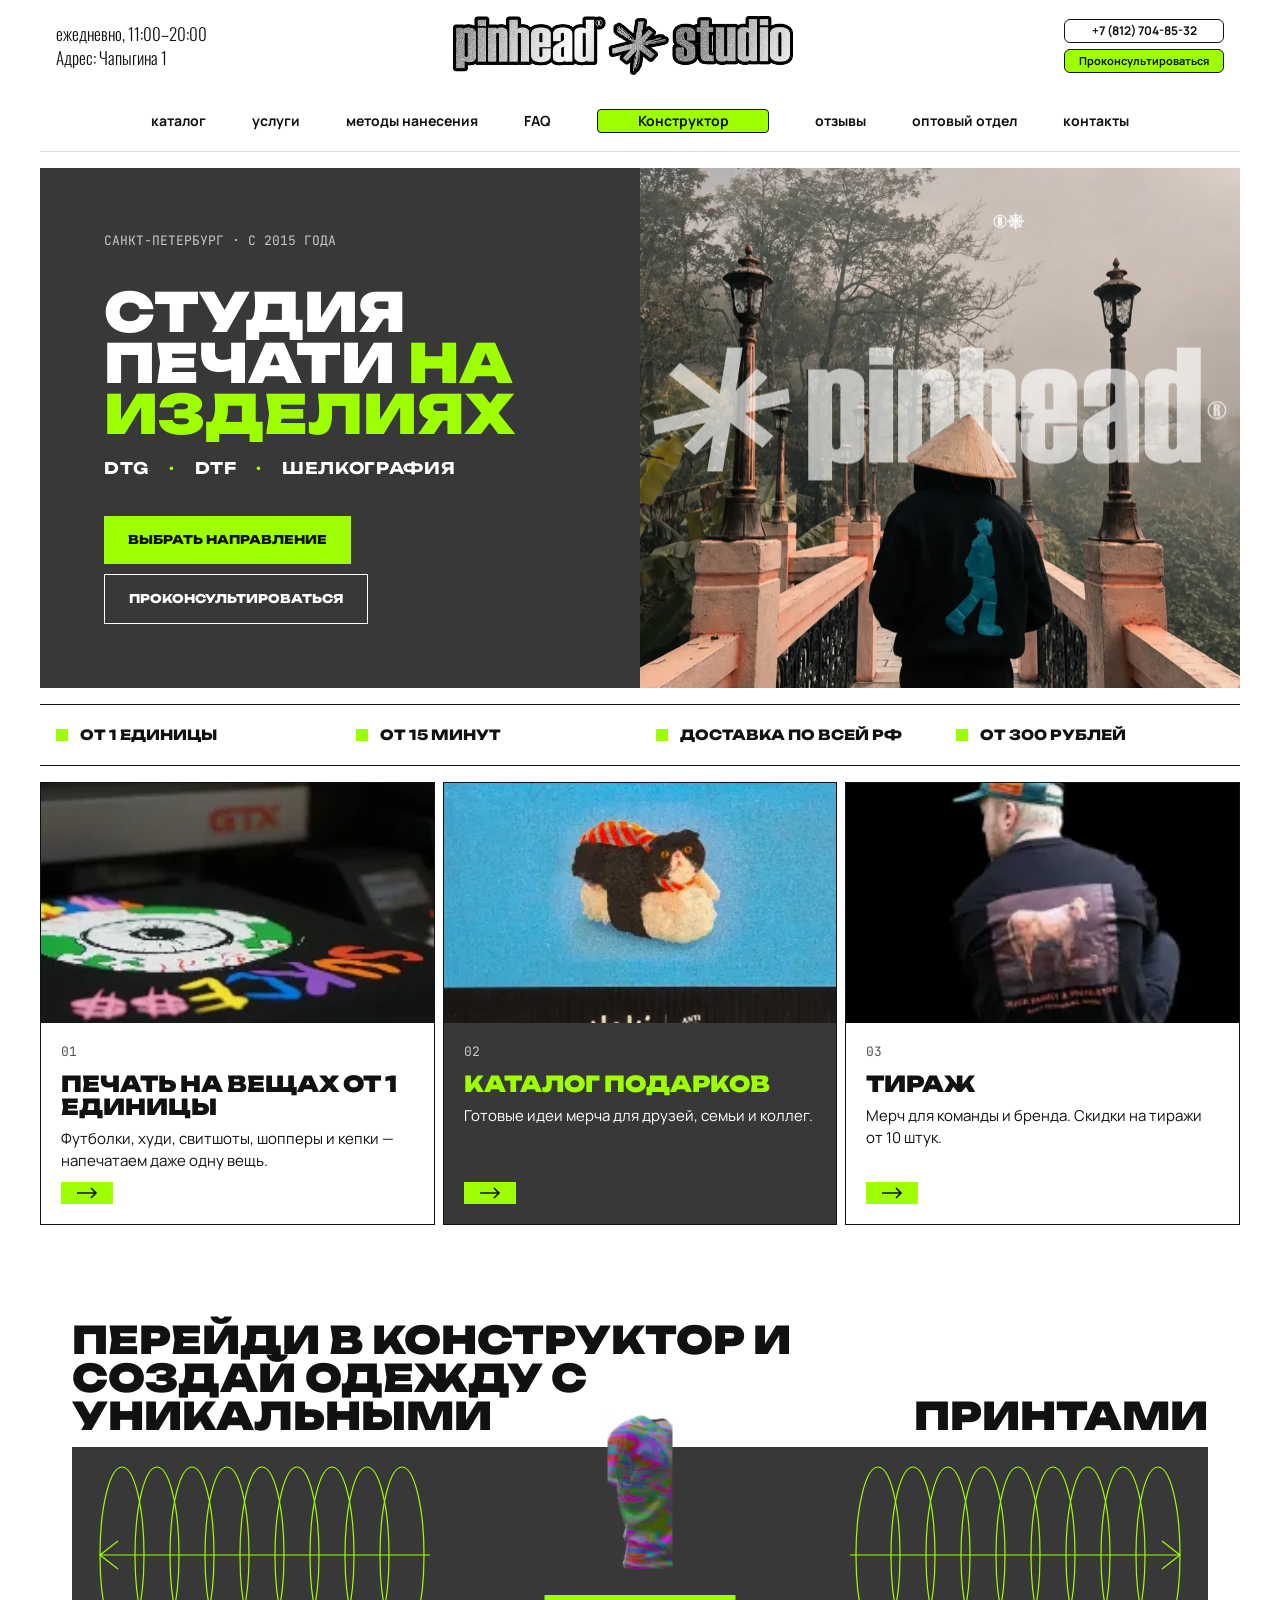
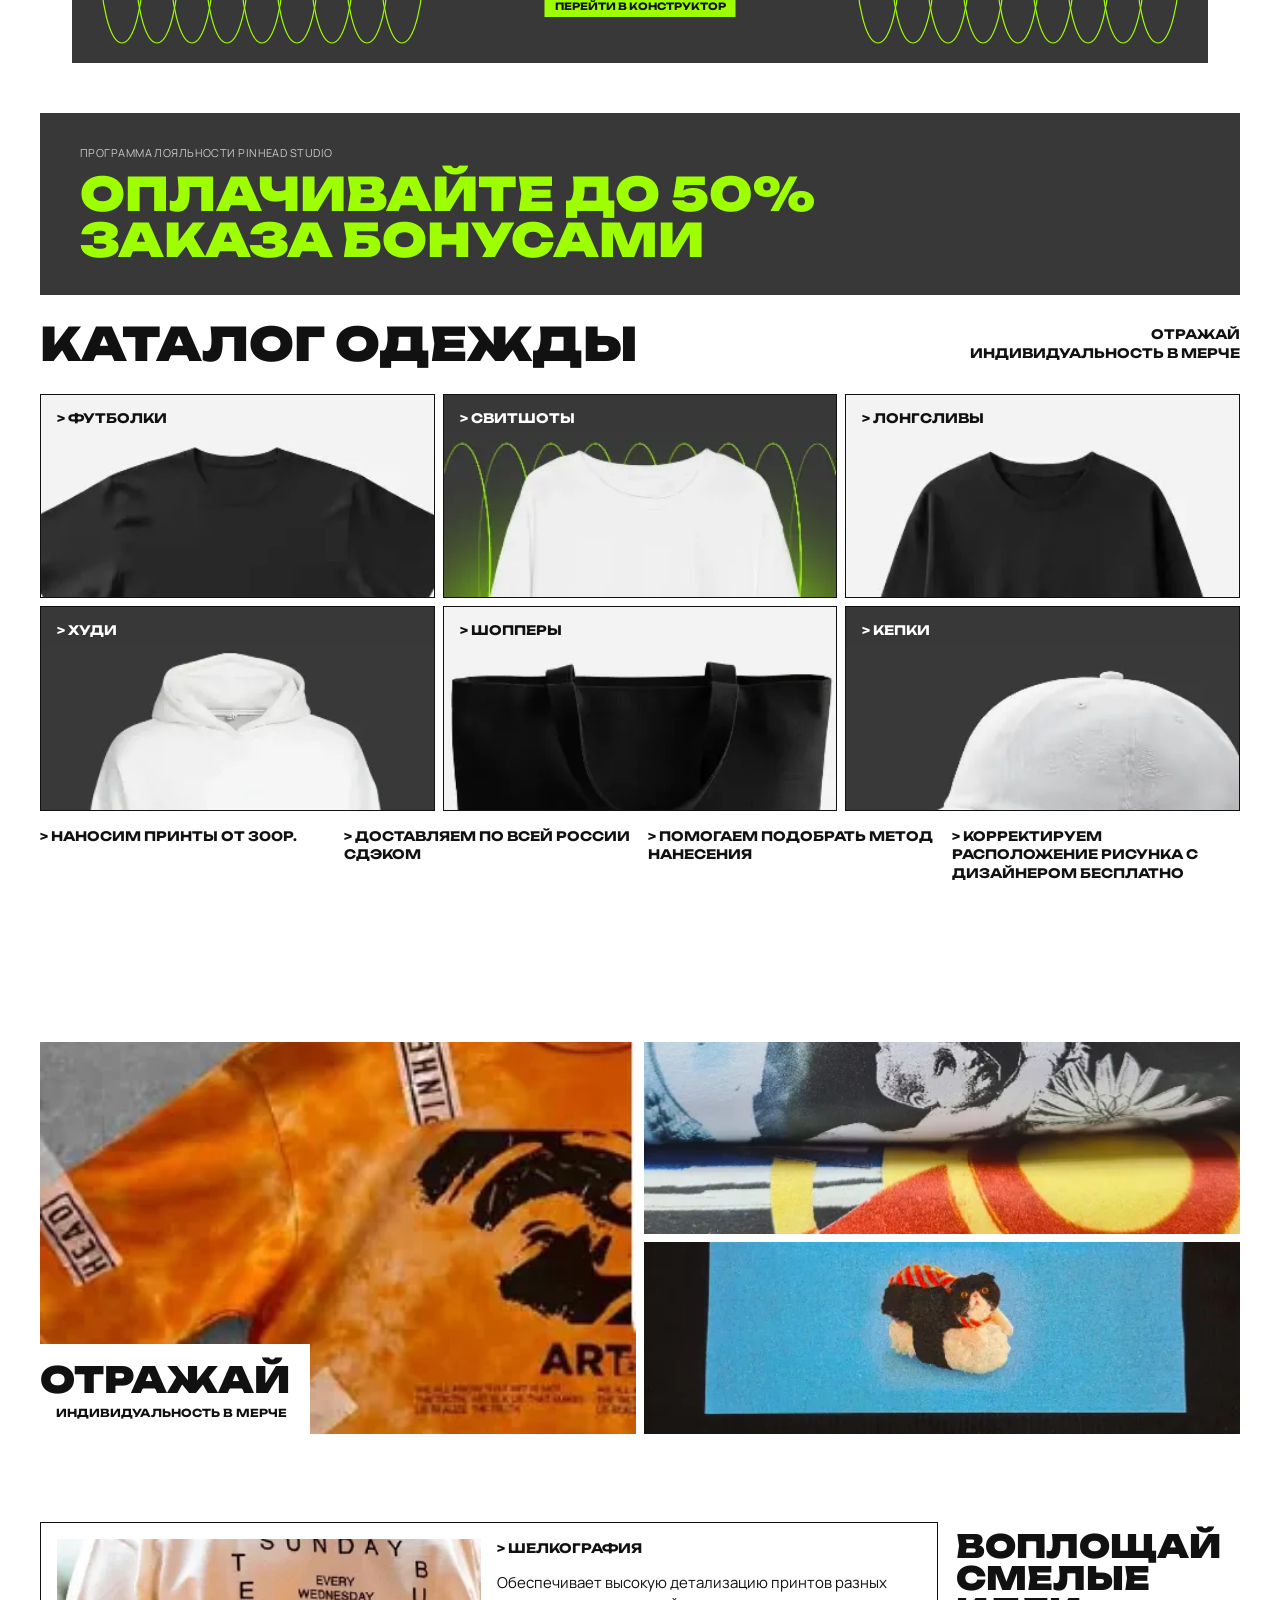
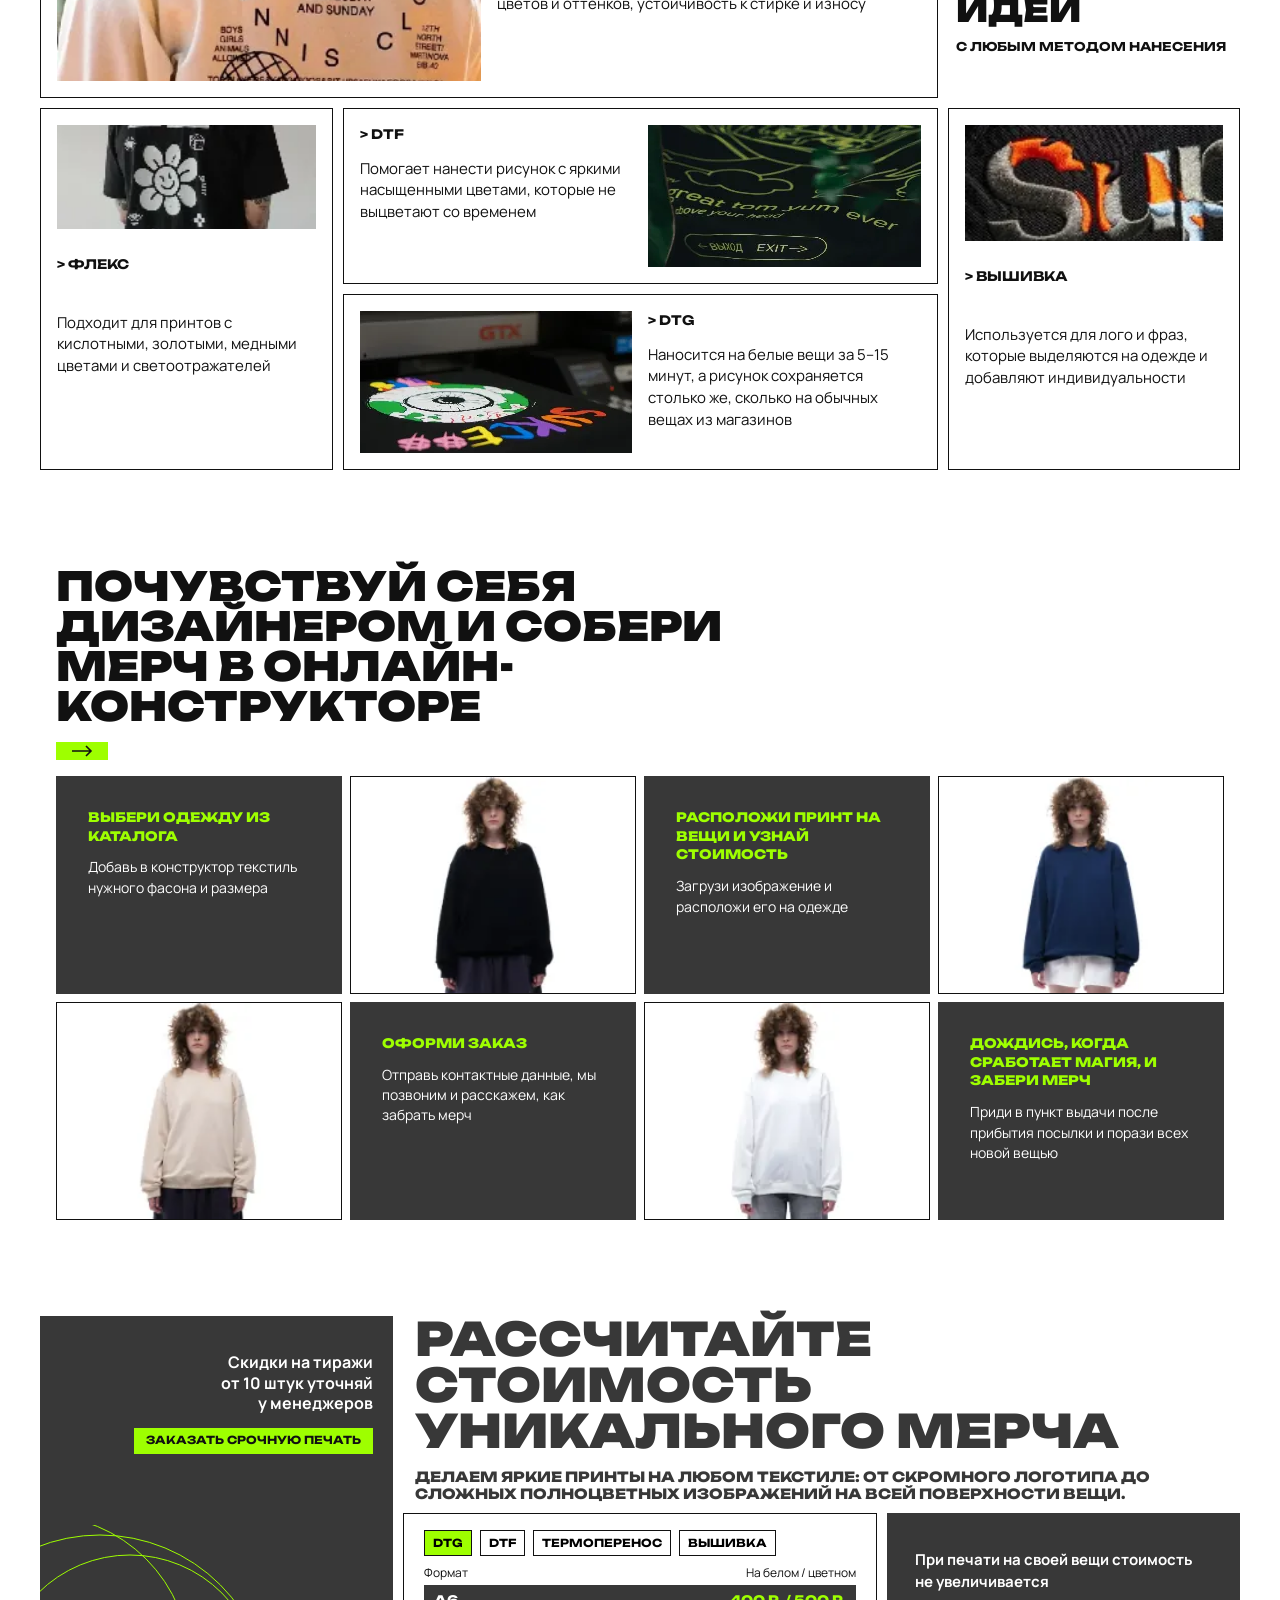
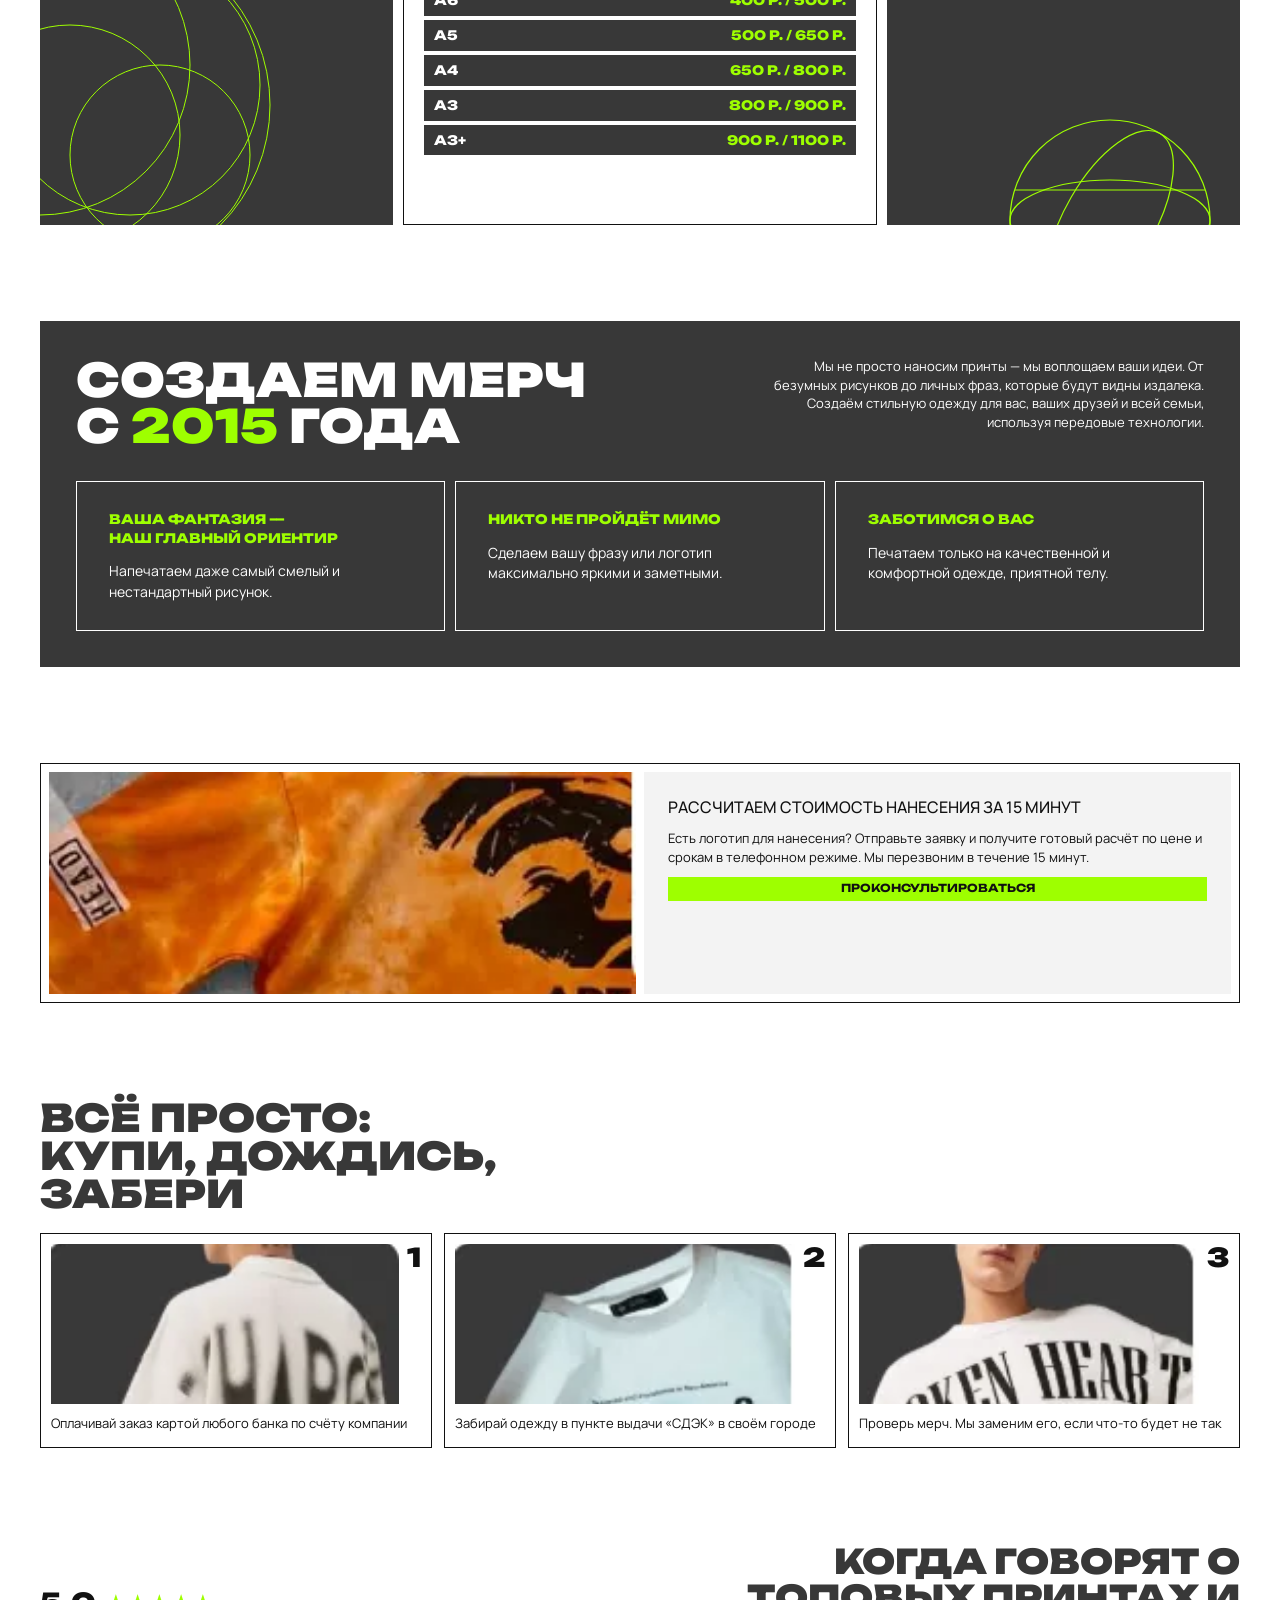
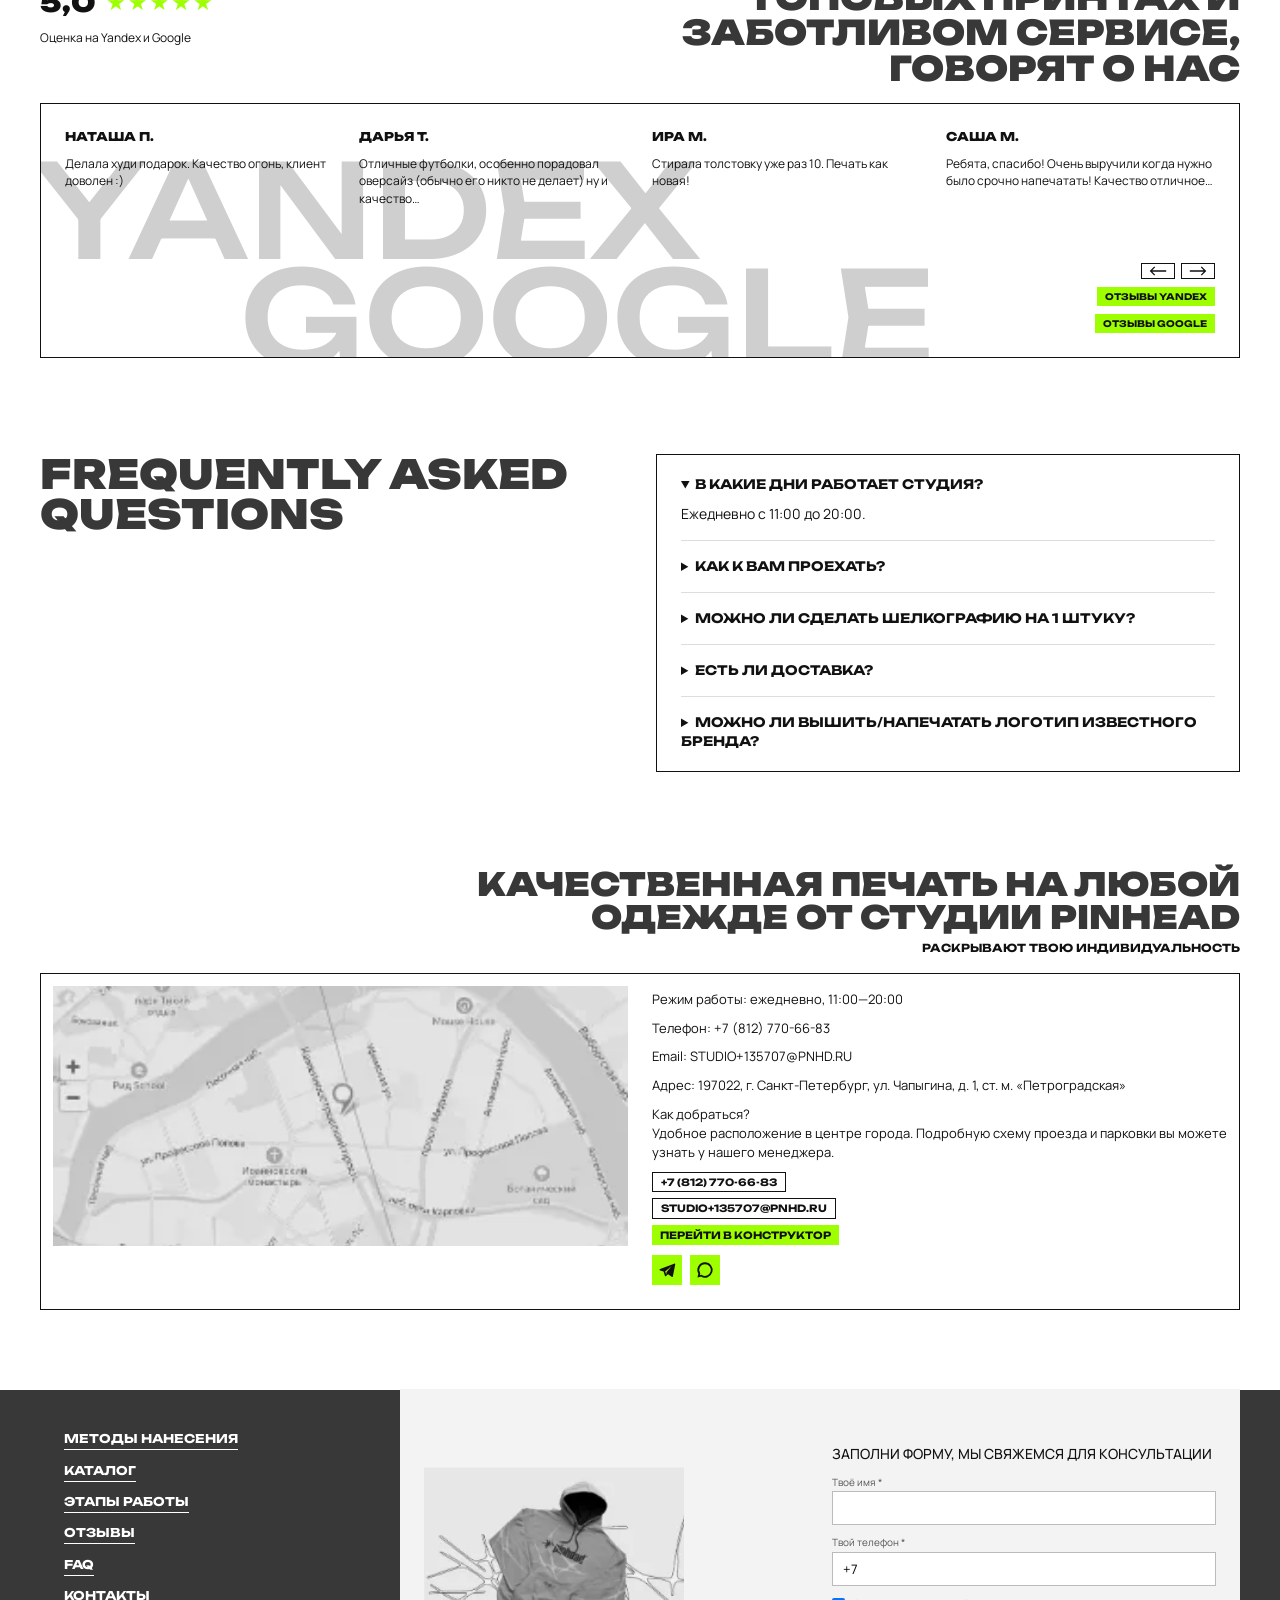
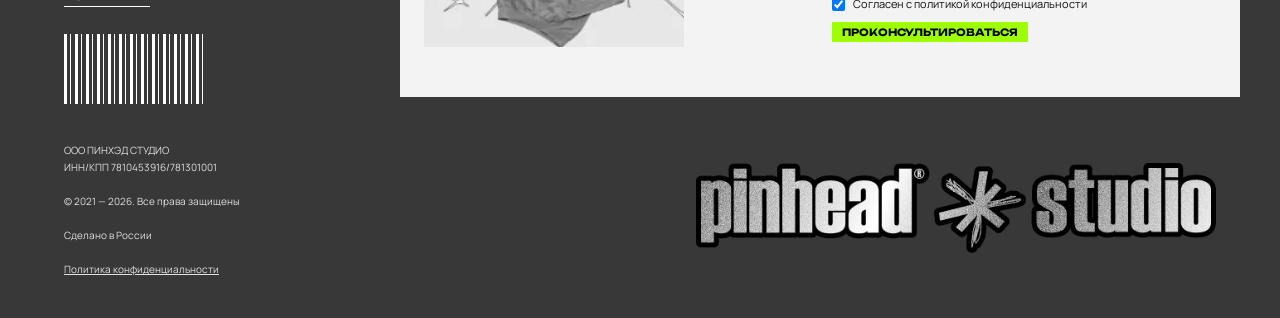
==== commit 7e42cb95: "Ускорение главной: картинки в WebP, отложенная загрузка, приоритет баннеру Вес картинок главной 1,4 " ====
--- a/index.html
+++ b/index.html
@@ -4,8 +4,14 @@
 <meta charset="utf-8">
 <meta name="viewport" content="width=device-width, initial-scale=1">
 <title>Пинхэд Студия — печать на одежде в Санкт-Петербурге</title>
+<link rel="icon" href="assets/favicon.ico" sizes="any">
+<link rel="icon" type="image/png" sizes="32x32" href="assets/favicon-32.png">
+<link rel="icon" type="image/png" sizes="192x192" href="assets/favicon-192.png">
+<link rel="apple-touch-icon" href="assets/apple-touch-icon.png">
+<link rel="preload" as="image" href="assets/hero-pinhead.webp" fetchpriority="high">
 <meta name="description" content="Студия печати на изделиях в Санкт-Петербурге: DTG, DTF, шелкография, вышивка. От 1 единицы, от 15 минут, доставка по всей России.">
 <link rel="preconnect" href="https://fonts.googleapis.com">
+<link rel="preconnect" href="https://fonts.gstatic.com" crossorigin>
 <link href="https://fonts.googleapis.com/css2?family=Unbounded:wght@500;700;800;900&amp;family=Manrope:wght@400;500;600;700&amp;family=Oswald:wght@300;500;600;700&amp;family=JetBrains+Mono:wght@400;500&amp;display=swap" rel="stylesheet">
 <style>
 body{margin:0;background:#FFFFFF}
@@ -65,8 +71,22 @@
   .stack{grid-template-columns:minmax(0,1fr) !important}
 }
 </style>
+<!-- Yandex.Metrika counter -->
+<script type="text/javascript">
+    (function(m,e,t,r,i,k,a){
+        m[i]=m[i]||function(){(m[i].a=m[i].a||[]).push(arguments)};
+        m[i].l=1*new Date();
+        for (var j = 0; j < document.scripts.length; j++) {if (document.scripts[j].src === r) { return; }}
+        k=e.createElement(t),a=e.getElementsByTagName(t)[0],k.async=1,k.src=r,a.parentNode.insertBefore(k,a)
+    })(window, document,'script','https://mc.yandex.ru/metrika/tag.js?id=113582963', 'ym');
+
+    ym(113582963, 'init', {ssr:true, webvisor:true, clickmap:true, ecommerce:"dataLayer", referrer: document.referrer, url: location.href, accurateTrackBounce:true, trackLinks:true});
+</script>
+<!-- /Yandex.Metrika counter -->
 </head>
 <body>
+<!-- Yandex.Metrika counter (без JavaScript) -->
+<noscript><div><img loading="lazy" decoding="async" src="https://mc.yandex.ru/watch/113582963" style="position:absolute; left:-9999px;" alt="" /></div></noscript>
 <div style="width: 100%; background: #FFFFFF; color: #111111; font-family: Manrope, system-ui, sans-serif; font-size: 15px; line-height: 1.45">
 <div style="max-width: 1200px; margin: 0 auto; padding: 0 16px; display: flex; flex-direction: column; gap: 16px">
 
@@ -77,7 +97,7 @@
         <span>ежедневно, 11:00–20:00</span>
         <span>Адрес: Чапыгина 1</span>
       </div>
-      <a class="hdr-logo" href="./" style="justify-self: center; display: inline-flex"><img src="assets/logo-pinhead.png" alt="pinhead studio" width="627" height="109" style="display: block; width: min(100%, 340px); height: auto"></a>
+      <a class="hdr-logo" href="./" style="justify-self: center; display: inline-flex"><img fetchpriority="high" src="assets/logo-pinhead.webp" alt="pinhead studio" width="627" height="109" style="display: block; width: min(100%, 340px); height: auto"></a>
       <div class="hdr-actions" style="justify-self: end; display: flex; gap: 18px; align-items: center">
         <div style="display: flex; flex-direction: column; gap: 6px">
           <a href="tel:+78127048532" style="display: flex; align-items: center; justify-content: center; min-height: 22px; padding: 0 14px; border: 1px solid #111111; border-radius: 6px; font-weight: 700; font-size: 12px; text-decoration: none">+7 (812) 704-85-32</a>
@@ -120,7 +140,7 @@
       </div>
     </div>
     <div style="position: relative; min-height: 360px; overflow: hidden">
-      <img src="assets/hero-pinhead.webp" alt="Человек в чёрном худи с принтом pinhead на мосту в тумане" style="position: absolute; inset: 0; width: 100%; height: 100%; object-fit: cover; object-position: 50% 30%">
+      <img fetchpriority="high" decoding="async" src="assets/hero-pinhead.webp" alt="Человек в чёрном худи с принтом pinhead на мосту в тумане" style="position: absolute; inset: 0; width: 100%; height: 100%; object-fit: cover; object-position: 50% 30%">
     </div>
   </section>
 
@@ -135,7 +155,7 @@
   <!-- ВИЛКА: 3 НАПРАВЛЕНИЯ -->
   <section id="directions" style="display: grid; grid-template-columns: repeat(auto-fit, minmax(min(100%, 300px), 1fr)); gap: 8px">
     <a href="constructor.html" style="display: flex; flex-direction: column; border: 1px solid #111111; background: #FFFFFF; text-decoration: none; color: #111111">
-      <img src="assets/eb9a75a07c6f80d5b4c812f64cd7a2e1.png" alt="Печать на футболке" style="width: 100%; height: 240px; object-fit: cover">
+      <img loading="lazy" decoding="async" src="assets/eb9a75a07c6f80d5b4c812f64cd7a2e1.webp" alt="Печать на футболке" style="width: 100%; height: 240px; object-fit: cover">
       <div style="padding: 20px; display: flex; flex-direction: column; gap: 10px; flex-grow: 1">
         <span style="font-family: 'JetBrains Mono', monospace; font-size: 13px; color: #555555">01</span>
         <h2 style="margin: 0; font-family: Unbounded, sans-serif; font-weight: 900; font-size: 22px; line-height: 1.05">ПЕЧАТЬ НА ВЕЩАХ ОТ 1 ЕДИНИЦЫ</h2>
@@ -144,7 +164,7 @@
       </div>
     </a>
     <a href="https://teamatika.com/" target="_blank" rel="noopener" style="display: flex; flex-direction: column; border: 1px solid #111111; background: #383838; text-decoration: none; color: #FFFFFF">
-      <img src="assets/9d68fe49c6a6af727904a2213f49bcda.png" alt="Подарочный принт" style="width: 100%; height: 240px; object-fit: cover">
+      <img loading="lazy" decoding="async" src="assets/9d68fe49c6a6af727904a2213f49bcda.webp" alt="Подарочный принт" style="width: 100%; height: 240px; object-fit: cover">
       <div style="padding: 20px; display: flex; flex-direction: column; gap: 10px; flex-grow: 1">
         <span style="font-family: 'JetBrains Mono', monospace; font-size: 13px; color: #C8C8C8">02</span>
         <h2 style="margin: 0; font-family: Unbounded, sans-serif; font-weight: 900; font-size: 22px; line-height: 1.05; color: var(--accent)">КАТАЛОГ ПОДАРКОВ</h2>
@@ -153,7 +173,7 @@
       </div>
     </a>
     <a href="#tirage" data-modal="tirageModal" style="display: flex; flex-direction: column; border: 1px solid #111111; background: #FFFFFF; text-decoration: none; color: #111111">
-      <img src="assets/d0b0511f23597b7561b42b7669ba4a29.png" alt="Мерч тиражом" style="width: 100%; height: 240px; object-fit: cover">
+      <img loading="lazy" decoding="async" src="assets/d0b0511f23597b7561b42b7669ba4a29.webp" alt="Мерч тиражом" style="width: 100%; height: 240px; object-fit: cover">
       <div style="padding: 20px; display: flex; flex-direction: column; gap: 10px; flex-grow: 1">
         <span style="font-family: 'JetBrains Mono', monospace; font-size: 13px; color: #555555">03</span>
         <h2 style="margin: 0; font-family: Unbounded, sans-serif; font-weight: 900; font-size: 22px; line-height: 1.05">ТИРАЖ</h2>
@@ -181,7 +201,7 @@
     <div style="position: relative; margin-top: 12px; background: #383838; border-radius: 0; height: 216px; display: flex; align-items: center; justify-content: space-between; padding: 0 20px; overflow: visible">
       <svg class="hide-m" style="color: var(--accent)" width="340" height="190" viewBox="0 0 340 190" fill="none" stroke="currentColor" stroke-width="1.2" aria-hidden="true"><ellipse cx="30" cy="95" rx="22" ry="88"></ellipse><ellipse cx="65" cy="95" rx="22" ry="88"></ellipse><ellipse cx="100" cy="95" rx="22" ry="88"></ellipse><ellipse cx="135" cy="95" rx="22" ry="88"></ellipse><ellipse cx="170" cy="95" rx="22" ry="88"></ellipse><ellipse cx="205" cy="95" rx="22" ry="88"></ellipse><ellipse cx="240" cy="95" rx="22" ry="88"></ellipse><ellipse cx="275" cy="95" rx="22" ry="88"></ellipse><ellipse cx="310" cy="95" rx="22" ry="88"></ellipse><path d="M8 95h330M8 95l18-14M8 95l18 14"></path></svg>
       <div style="position: absolute; left: 50%; top: -48px; transform: translateX(-50%); display: flex; flex-direction: column; align-items: center; gap: 20px">
-        <a href="constructor.html"><img src="assets/7076ebed17a157f64ad77142c2cdfb6a.png" alt="Футболка в 3D-конструкторе" style="height: 170px; width: auto"></a>
+        <a href="constructor.html"><img loading="lazy" decoding="async" src="assets/7076ebed17a157f64ad77142c2cdfb6a.webp" alt="Футболка в 3D-конструкторе" style="height: 170px; width: auto"></a>
         <a href="constructor.html" style="padding: 4px 10px; background: var(--accent); border-radius: 0; font-family: Unbounded, sans-serif; font-weight: 700; font-size: 10px; text-decoration: none; white-space: nowrap">ПЕРЕЙТИ В КОНСТРУКТОР</a>
       </div>
       <svg class="hide-m" style="color: var(--accent)" width="340" height="190" viewBox="0 0 340 190" fill="none" stroke="currentColor" stroke-width="1.2" aria-hidden="true"><ellipse cx="30" cy="95" rx="22" ry="88"></ellipse><ellipse cx="65" cy="95" rx="22" ry="88"></ellipse><ellipse cx="100" cy="95" rx="22" ry="88"></ellipse><ellipse cx="135" cy="95" rx="22" ry="88"></ellipse><ellipse cx="170" cy="95" rx="22" ry="88"></ellipse><ellipse cx="205" cy="95" rx="22" ry="88"></ellipse><ellipse cx="240" cy="95" rx="22" ry="88"></ellipse><ellipse cx="275" cy="95" rx="22" ry="88"></ellipse><ellipse cx="310" cy="95" rx="22" ry="88"></ellipse><path d="M2 95h330M332 95l-18-14M332 95l-18 14"></path></svg>
@@ -198,29 +218,29 @@
       <h2 style="margin: 0; font-family: Unbounded, sans-serif; font-weight: 900; font-size: clamp(30px, 4vw, 46px)">КАТАЛОГ ОДЕЖДЫ</h2>
       <span style="font-family: Unbounded, sans-serif; font-weight: 700; font-size: 13px; text-align: right">ОТРАЖАЙ<br>ИНДИВИДУАЛЬНОСТЬ В МЕРЧЕ</span>
     </div><div style="display: grid; grid-template-columns: repeat(auto-fit, minmax(min(100%, 300px), 1fr)); gap: 8px">
-      <a href="#" style="border: 1px solid #111111; border-radius: 0; background: #F3F3F3; overflow: hidden; text-decoration: none; display: flex; flex-direction: column">
+      <a href="constructor.html" style="border: 1px solid #111111; border-radius: 0; background: #F3F3F3; overflow: hidden; text-decoration: none; display: flex; flex-direction: column">
         <span style="padding: 14px 16px 6px; font-family: Unbounded, sans-serif; font-weight: 700; font-size: 13px">&gt; ФУТБОЛКИ</span>
-        <img src="assets/a0df60dae36613dfcea87450320605ae.png" alt="Футболки" style="width: 100%; height: 164px; object-fit: cover; object-position: top">
+        <img loading="lazy" decoding="async" src="assets/a0df60dae36613dfcea87450320605ae.webp" alt="Футболки" style="width: 100%; height: 164px; object-fit: cover; object-position: top">
       </a>
-      <a href="#" style="border: 1px solid #111111; border-radius: 0; background: #383838; color: #FFFFFF; overflow: hidden; text-decoration: none; display: flex; flex-direction: column">
+      <a href="constructor.html" style="border: 1px solid #111111; border-radius: 0; background: #383838; color: #FFFFFF; overflow: hidden; text-decoration: none; display: flex; flex-direction: column">
         <span style="padding: 14px 16px 6px; font-family: Unbounded, sans-serif; font-weight: 700; font-size: 13px">&gt; СВИТШОТЫ</span>
-        <img src="assets/d6f65db25e127e2b207a3e4b54a152a3.png" alt="Свитшоты" style="width: 100%; height: 164px; object-fit: cover; object-position: top">
+        <img loading="lazy" decoding="async" src="assets/d6f65db25e127e2b207a3e4b54a152a3.webp" alt="Свитшоты" style="width: 100%; height: 164px; object-fit: cover; object-position: top">
       </a>
-      <a href="#" style="border: 1px solid #111111; border-radius: 0; background: #F3F3F3; overflow: hidden; text-decoration: none; display: flex; flex-direction: column">
+      <a href="constructor.html" style="border: 1px solid #111111; border-radius: 0; background: #F3F3F3; overflow: hidden; text-decoration: none; display: flex; flex-direction: column">
         <span style="padding: 14px 16px 6px; font-family: Unbounded, sans-serif; font-weight: 700; font-size: 13px">&gt; ЛОНГСЛИВЫ</span>
-        <img src="assets/42e7047785d6712d748e36e42a85b0b6.png" alt="Лонгсливы" style="width: 100%; height: 164px; object-fit: cover; object-position: top">
+        <img loading="lazy" decoding="async" src="assets/42e7047785d6712d748e36e42a85b0b6.webp" alt="Лонгсливы" style="width: 100%; height: 164px; object-fit: cover; object-position: top">
       </a>
-      <a href="#" style="border: 1px solid #111111; border-radius: 0; background: #383838; color: #FFFFFF; overflow: hidden; text-decoration: none; display: flex; flex-direction: column">
+      <a href="constructor.html" style="border: 1px solid #111111; border-radius: 0; background: #383838; color: #FFFFFF; overflow: hidden; text-decoration: none; display: flex; flex-direction: column">
         <span style="padding: 14px 16px 6px; font-family: Unbounded, sans-serif; font-weight: 700; font-size: 13px">&gt; ХУДИ</span>
-        <img src="assets/6b1b68b76afe652fe5ec0fd4d3e82516.png" alt="Худи" style="width: 100%; height: 164px; object-fit: cover; object-position: top">
+        <img loading="lazy" decoding="async" src="assets/6b1b68b76afe652fe5ec0fd4d3e82516.webp" alt="Худи" style="width: 100%; height: 164px; object-fit: cover; object-position: top">
       </a>
-      <a href="#" style="border: 1px solid #111111; border-radius: 0; background: #F3F3F3; overflow: hidden; text-decoration: none; display: flex; flex-direction: column">
+      <a href="constructor.html" style="border: 1px solid #111111; border-radius: 0; background: #F3F3F3; overflow: hidden; text-decoration: none; display: flex; flex-direction: column">
         <span style="padding: 14px 16px 6px; font-family: Unbounded, sans-serif; font-weight: 700; font-size: 13px">&gt; ШОППЕРЫ</span>
-        <img src="assets/212b2960e7e93a92b42eda65b14a046b.png" alt="Шопперы" style="width: 100%; height: 164px; object-fit: cover; object-position: top">
+        <img loading="lazy" decoding="async" src="assets/212b2960e7e93a92b42eda65b14a046b.webp" alt="Шопперы" style="width: 100%; height: 164px; object-fit: cover; object-position: top">
       </a>
-      <a href="#" style="border: 1px solid #111111; border-radius: 0; background: #383838; color: #FFFFFF; overflow: hidden; text-decoration: none; display: flex; flex-direction: column">
+      <a href="constructor.html" style="border: 1px solid #111111; border-radius: 0; background: #383838; color: #FFFFFF; overflow: hidden; text-decoration: none; display: flex; flex-direction: column">
         <span style="padding: 14px 16px 6px; font-family: Unbounded, sans-serif; font-weight: 700; font-size: 13px">&gt; КЕПКИ</span>
-        <img src="assets/6931846ed362454395518da5bf0ae86f.png" alt="Кепки" style="width: 100%; height: 164px; object-fit: cover; object-position: top">
+        <img loading="lazy" decoding="async" src="assets/6931846ed362454395518da5bf0ae86f.webp" alt="Кепки" style="width: 100%; height: 164px; object-fit: cover; object-position: top">
       </a>
     </div><section style="display: grid; grid-template-columns: repeat(auto-fit, minmax(min(100%, 220px), 1fr)); gap: 16px; font-family: Unbounded, sans-serif; font-weight: 700; font-size: 13px; line-height: 1.4; text-transform: uppercase">
     <div>&gt; Наносим принты от 300р.</div>
@@ -238,21 +258,21 @@
   <!-- ГАЛЕРЕЯ -->
   <section class="stack" style="margin-top: 56px; display: grid; grid-template-columns: repeat(4, minmax(0, 1fr)); grid-template-rows: 192px 192px; gap: 8px">
     <div style="grid-column: 1 / span 2; grid-row: 1 / span 2; position: relative; border-radius: 0; overflow: hidden; min-height: 300px">
-      <img src="assets/523a192441e8fa341e7c54f389cd724e.png" alt="Футболка тай-дай с принтом" style="position: absolute; inset: 0; width: 100%; height: 100%; object-fit: cover">
+      <img loading="lazy" decoding="async" src="assets/523a192441e8fa341e7c54f389cd724e.webp" alt="Футболка тай-дай с принтом" style="position: absolute; inset: 0; width: 100%; height: 100%; object-fit: cover">
       <div style="position: absolute; left: 0; bottom: 0; background: #FFFFFF; border-radius: 0; padding: 18px 20px 12px 0">
         <div style="font-family: Unbounded, sans-serif; font-weight: 900; font-size: 36px; line-height: 1">ОТРАЖАЙ</div>
         <div style="font-family: Unbounded, sans-serif; font-weight: 700; font-size: 11px; margin-top: 8px; padding-left: 16px">ИНДИВИДУАЛЬНОСТЬ В МЕРЧЕ</div>
       </div>
     </div>
-    <img src="assets/d0b0511f23597b7561b42b7669ba4a29.png" alt="Принт на спине" class="hide-m" style="grid-column: 2; grid-row: 1; justify-self: end; width: 100%; height: 100%; object-fit: cover; border-radius: 0; border: 6px solid #FFFFFF; border-top: none; border-right: none; box-sizing: border-box">
-    <img src="assets/1b36f1f16b6ceaee227034084260bcbc.png" alt="Полноцветная печать" style="grid-column: 3 / span 2; grid-row: 1; width: 100%; height: 100%; object-fit: cover; border-radius: 0">
-    <img src="assets/9d68fe49c6a6af727904a2213f49bcda.png" alt="Принт с котом" style="grid-column: 3 / span 2; grid-row: 2; width: 100%; height: 100%; object-fit: cover; border-radius: 0">
+    <img loading="lazy" decoding="async" src="assets/d0b0511f23597b7561b42b7669ba4a29.webp" alt="Принт на спине" class="hide-m" style="grid-column: 2; grid-row: 1; justify-self: end; width: 100%; height: 100%; object-fit: cover; border-radius: 0; border: 6px solid #FFFFFF; border-top: none; border-right: none; box-sizing: border-box">
+    <img loading="lazy" decoding="async" src="assets/1b36f1f16b6ceaee227034084260bcbc.webp" alt="Полноцветная печать" style="grid-column: 3 / span 2; grid-row: 1; width: 100%; height: 100%; object-fit: cover; border-radius: 0">
+    <img loading="lazy" decoding="async" src="assets/9d68fe49c6a6af727904a2213f49bcda.webp" alt="Принт с котом" style="grid-column: 3 / span 2; grid-row: 2; width: 100%; height: 100%; object-fit: cover; border-radius: 0">
   </section>
 
   <!-- МЕТОДЫ НАНЕСЕНИЯ -->
   <section id="methods" class="stack" style="margin-top: 72px; display: grid; grid-template-columns: repeat(4, minmax(0, 1fr)); gap: 10px">
     <div style="grid-column: 1 / span 3; grid-row: 1; border: 1px solid #111111; border-radius: 0; padding: 16px; display: grid; grid-template-columns: repeat(auto-fit, minmax(min(100%, 260px), 1fr)); gap: 16px; align-items: stretch">
-      <img src="assets/e7b56b03c831f8e164292a2555185c56.png" alt="Шелкография" style="width: 100%; height: 142px; object-fit: cover; border-radius: 0">
+      <img loading="lazy" decoding="async" src="assets/e7b56b03c831f8e164292a2555185c56.webp" alt="Шелкография" style="width: 100%; height: 142px; object-fit: cover; border-radius: 0">
       <div style="display: flex; flex-direction: column; gap: 14px">
         <h3 style="margin: 0; font-family: Unbounded, sans-serif; font-weight: 700; font-size: 13px">&gt; ШЕЛКОГРАФИЯ</h3>
         <p style="margin: 0">Обеспечивает высокую детализацию принтов разных цветов и оттенков, устойчивость к стирке и износу</p>
@@ -263,7 +283,7 @@
       <div style="margin-top: 12px; font-family: Unbounded, sans-serif; font-weight: 700; font-size: 12px">С ЛЮБЫМ МЕТОДОМ НАНЕСЕНИЯ</div>
     </div>
     <div style="grid-column: 1; grid-row: 2 / span 2; border: 1px solid #111111; border-radius: 0; padding: 16px; display: flex; flex-direction: column; gap: 14px">
-      <img src="assets/994ab8c52f26cd0d0229a4eb50fcaed1.png" alt="Флекс" style="width: 100%; height: 104px; object-fit: cover; border-radius: 0">
+      <img loading="lazy" decoding="async" src="assets/994ab8c52f26cd0d0229a4eb50fcaed1.webp" alt="Флекс" style="width: 100%; height: 104px; object-fit: cover; border-radius: 0">
       <h3 style="margin: 12px 0 0; font-family: Unbounded, sans-serif; font-weight: 700; font-size: 13px">&gt; ФЛЕКС</h3>
       <p style="margin: 24px 0 0; flex-grow: 1">Подходит для принтов с кислотными, золотыми, медными цветами и светоотражателей</p>
     </div>
@@ -272,17 +292,17 @@
         <h3 style="margin: 0; font-family: Unbounded, sans-serif; font-weight: 700; font-size: 13px">&gt; DTF</h3>
         <p style="margin: 0; flex-grow: 1">Помогает нанести рисунок с яркими насыщенными цветами, которые не выцветают со временем</p>
       </div>
-      <img src="assets/63851effb8298c48b1a05ea8db01afdd.png" alt="DTF-печать" style="width: 100%; height: 142px; object-fit: cover; border-radius: 0">
+      <img loading="lazy" decoding="async" src="assets/63851effb8298c48b1a05ea8db01afdd.webp" alt="DTF-печать" style="width: 100%; height: 142px; object-fit: cover; border-radius: 0">
     </div>
     <div style="grid-column: 2 / span 2; grid-row: 3; border: 1px solid #111111; border-radius: 0; padding: 16px; display: grid; grid-template-columns: repeat(auto-fit, minmax(min(100%, 220px), 1fr)); gap: 16px">
-      <img src="assets/eb9a75a07c6f80d5b4c812f64cd7a2e1.png" alt="DTG-печать" style="width: 100%; height: 142px; object-fit: cover; border-radius: 0">
+      <img loading="lazy" decoding="async" src="assets/eb9a75a07c6f80d5b4c812f64cd7a2e1.webp" alt="DTG-печать" style="width: 100%; height: 142px; object-fit: cover; border-radius: 0">
       <div style="display: flex; flex-direction: column; gap: 14px">
         <h3 style="margin: 0; font-family: Unbounded, sans-serif; font-weight: 700; font-size: 13px">&gt; DTG</h3>
         <p style="margin: 0; flex-grow: 1">Наносится на белые вещи за 5–15 минут, а рисунок сохраняется столько же, сколько на обычных вещах из магазинов</p>
       </div>
     </div>
     <div style="grid-column: 4; grid-row: 2 / span 2; border: 1px solid #111111; border-radius: 0; padding: 16px; display: flex; flex-direction: column; gap: 14px">
-      <img src="assets/1e36c2c41ca5e7e94cd424e4e878757d.png" alt="Вышивка" style="width: 100%; height: 116px; object-fit: cover; border-radius: 0">
+      <img loading="lazy" decoding="async" src="assets/1e36c2c41ca5e7e94cd424e4e878757d.webp" alt="Вышивка" style="width: 100%; height: 116px; object-fit: cover; border-radius: 0">
       <h3 style="margin: 12px 0 0; font-family: Unbounded, sans-serif; font-weight: 700; font-size: 13px">&gt; ВЫШИВКА</h3>
       <p style="margin: 24px 0 0; flex-grow: 1">Используется для лого и фраз, которые выделяются на одежде и добавляют индивидуальности</p>
     </div>
@@ -300,18 +320,18 @@
         <h3 style="margin: 0 0 12px; font-family: Unbounded, sans-serif; font-weight: 800; font-size: 13px; color: var(--accent)">ВЫБЕРИ ОДЕЖДУ ИЗ КАТАЛОГА</h3>
         <p style="margin: 0; font-size: 14px">Добавь в конструктор текстиль нужного фасона и размера</p>
       </div>
-      <img src="assets/e8c3453e41f18441873f494bfa26115e.png" alt="Чёрный свитшот" style="width: 100%; height: 218px; object-fit: contain; background: #FFFFFF; border: 1px solid #111111; border-radius: 0; box-sizing: border-box">
+      <img loading="lazy" decoding="async" src="assets/e8c3453e41f18441873f494bfa26115e.webp" alt="Чёрный свитшот" style="width: 100%; height: 218px; object-fit: contain; background: #FFFFFF; border: 1px solid #111111; border-radius: 0; box-sizing: border-box">
       <div style="background: #383838; color: #FFFFFF; border-radius: 0; padding: 32px; min-height: 218px; box-sizing: border-box">
         <h3 style="margin: 0 0 12px; font-family: Unbounded, sans-serif; font-weight: 800; font-size: 13px; color: var(--accent)">РАСПОЛОЖИ ПРИНТ НА ВЕЩИ И УЗНАЙ СТОИМОСТЬ</h3>
         <p style="margin: 0; font-size: 14px">Загрузи изображение и расположи его на одежде</p>
       </div>
-      <img src="assets/6251afc65416d880db999b50eff170c5.png" alt="Синий свитшот" style="width: 100%; height: 218px; object-fit: contain; background: #FFFFFF; border: 1px solid #111111; border-radius: 0; box-sizing: border-box">
-      <img src="assets/513394917e48071dbbfb099327debce9.png" alt="Бежевый свитшот" style="width: 100%; height: 218px; object-fit: contain; background: #FFFFFF; border: 1px solid #111111; border-radius: 0; box-sizing: border-box">
+      <img loading="lazy" decoding="async" src="assets/6251afc65416d880db999b50eff170c5.webp" alt="Синий свитшот" style="width: 100%; height: 218px; object-fit: contain; background: #FFFFFF; border: 1px solid #111111; border-radius: 0; box-sizing: border-box">
+      <img loading="lazy" decoding="async" src="assets/513394917e48071dbbfb099327debce9.webp" alt="Бежевый свитшот" style="width: 100%; height: 218px; object-fit: contain; background: #FFFFFF; border: 1px solid #111111; border-radius: 0; box-sizing: border-box">
       <div style="background: #383838; color: #FFFFFF; border-radius: 0; padding: 32px; min-height: 218px; box-sizing: border-box">
         <h3 style="margin: 0 0 12px; font-family: Unbounded, sans-serif; font-weight: 800; font-size: 13px; color: var(--accent)">ОФОРМИ ЗАКАЗ</h3>
         <p style="margin: 0; font-size: 14px">Отправь контактные данные, мы позвоним и расскажем, как забрать мерч</p>
       </div>
-      <img src="assets/6a5aef8fed798e7d674e69dee5b3b7d4.png" alt="Белый свитшот" style="width: 100%; height: 218px; object-fit: contain; background: #FFFFFF; border: 1px solid #111111; border-radius: 0; box-sizing: border-box">
+      <img loading="lazy" decoding="async" src="assets/6a5aef8fed798e7d674e69dee5b3b7d4.webp" alt="Белый свитшот" style="width: 100%; height: 218px; object-fit: contain; background: #FFFFFF; border: 1px solid #111111; border-radius: 0; box-sizing: border-box">
       <div style="background: #383838; color: #FFFFFF; border-radius: 0; padding: 32px; min-height: 218px; box-sizing: border-box">
         <h3 style="margin: 0 0 12px; font-family: Unbounded, sans-serif; font-weight: 800; font-size: 13px; color: var(--accent)">ДОЖДИСЬ, КОГДА СРАБОТАЕТ МАГИЯ, И ЗАБЕРИ МЕРЧ</h3>
         <p style="margin: 0; font-size: 14px">Приди в пункт выдачи после прибытия посылки и порази всех новой вещью</p>
@@ -374,7 +394,7 @@
 
   <!-- РАСЧЁТ ЗА 15 МИНУТ -->
   <section style="margin-top: 80px; border: 1px solid #111111; border-radius: 0; padding: 8px; display: grid; grid-template-columns: repeat(auto-fit, minmax(min(100%, 380px), 1fr)); gap: 8px">
-    <img src="assets/523a192441e8fa341e7c54f389cd724e.png" alt="Футболка с принтом" style="width: 100%; height: 222px; object-fit: cover; border-radius: 0">
+    <img loading="lazy" decoding="async" src="assets/523a192441e8fa341e7c54f389cd724e.webp" alt="Футболка с принтом" style="width: 100%; height: 222px; object-fit: cover; border-radius: 0">
     <div style="background: #F3F3F3; border-radius: 0; padding: 24px; display: flex; flex-direction: column; gap: 10px">
       <h3 style="margin: 0; font-weight: 500; font-size: 16px">РАССЧИТАЕМ СТОИМОСТЬ НАНЕСЕНИЯ ЗА 15 МИНУТ</h3>
       <p style="margin: 0; font-size: 13px">Есть логотип для нанесения? Отправьте заявку и получите готовый расчёт по цене и срокам в телефонном режиме. Мы перезвоним в течение 15 минут.</p>
@@ -387,15 +407,15 @@
     <h2 style="margin: 0; font-family: Unbounded, sans-serif; font-weight: 900; font-size: clamp(26px, 3.4vw, 38px); line-height: 1; color: #383838">ВСЁ ПРОСТО:<br>КУПИ, ДОЖДИСЬ,<br>ЗАБЕРИ</h2>
     <div style="display: grid; grid-template-columns: repeat(auto-fit, minmax(min(100%, 280px), 1fr)); gap: 12px">
       <div style="border: 1px solid #111111; border-radius: 0; padding: 10px 10px 14px; display: flex; flex-direction: column; gap: 10px">
-        <div style="display: flex; gap: 8px"><img src="assets/a9a8f74beb860c19b488c97a94291716.png" alt="Свитшот с принтом" style="flex-grow: 1; min-width: 0; height: 160px; object-fit: cover; border-radius: 0"><span style="font-family: Unbounded, sans-serif; font-weight: 900; font-size: 26px; line-height: 1">1</span></div>
+        <div style="display: flex; gap: 8px"><img loading="lazy" decoding="async" src="assets/a9a8f74beb860c19b488c97a94291716.webp" alt="Свитшот с принтом" style="flex-grow: 1; min-width: 0; height: 160px; object-fit: cover; border-radius: 0"><span style="font-family: Unbounded, sans-serif; font-weight: 900; font-size: 26px; line-height: 1">1</span></div>
         <p style="margin: 0; font-size: 13px">Оплачивай заказ картой любого банка по счёту компании</p>
       </div>
       <div style="border: 1px solid #111111; border-radius: 0; padding: 10px 10px 14px; display: flex; flex-direction: column; gap: 10px">
-        <div style="display: flex; gap: 8px"><img src="assets/aa38cf9c17d1fccbb4038a44e1d4cbae.png" alt="Футболка с принтом" style="flex-grow: 1; min-width: 0; height: 160px; object-fit: cover; border-radius: 0"><span style="font-family: Unbounded, sans-serif; font-weight: 900; font-size: 26px; line-height: 1">2</span></div>
+        <div style="display: flex; gap: 8px"><img loading="lazy" decoding="async" src="assets/aa38cf9c17d1fccbb4038a44e1d4cbae.webp" alt="Футболка с принтом" style="flex-grow: 1; min-width: 0; height: 160px; object-fit: cover; border-radius: 0"><span style="font-family: Unbounded, sans-serif; font-weight: 900; font-size: 26px; line-height: 1">2</span></div>
         <p style="margin: 0; font-size: 13px">Забирай одежду в пункте выдачи «СДЭК» в своём городе</p>
       </div>
       <div style="border: 1px solid #111111; border-radius: 0; padding: 10px 10px 14px; display: flex; flex-direction: column; gap: 10px">
-        <div style="display: flex; gap: 8px"><img src="assets/072d926e46b344b4a3ceb20ee5443cd2.png" alt="Лонгслив с принтом" style="flex-grow: 1; min-width: 0; height: 160px; object-fit: cover; border-radius: 0"><span style="font-family: Unbounded, sans-serif; font-weight: 900; font-size: 26px; line-height: 1">3</span></div>
+        <div style="display: flex; gap: 8px"><img loading="lazy" decoding="async" src="assets/072d926e46b344b4a3ceb20ee5443cd2.webp" alt="Лонгслив с принтом" style="flex-grow: 1; min-width: 0; height: 160px; object-fit: cover; border-radius: 0"><span style="font-family: Unbounded, sans-serif; font-weight: 900; font-size: 26px; line-height: 1">3</span></div>
         <p style="margin: 0; font-size: 13px">Проверь мерч. Мы заменим его, если что-то будет не так</p>
       </div>
     </div>
@@ -463,7 +483,7 @@
       <div style="margin-top: 6px; font-family: Unbounded, sans-serif; font-weight: 700; font-size: 11px">РАСКРЫВАЮТ ТВОЮ ИНДИВИДУАЛЬНОСТЬ</div>
     </div>
     <div style="border: 1px solid #111111; border-radius: 0; padding: 12px; display: grid; grid-template-columns: repeat(auto-fit, minmax(min(100%, 380px), 1fr)); gap: 24px">
-      <img src="assets/73e44e5b2eba6ec18303e82969538635.png" alt="Карта: ул. Чапыгина, 1" style="width: 100%; height: 260px; object-fit: cover; border-radius: 0">
+      <img loading="lazy" decoding="async" src="assets/73e44e5b2eba6ec18303e82969538635.webp" alt="Карта: ул. Чапыгина, 1" style="width: 100%; height: 260px; object-fit: cover; border-radius: 0">
       <div style="display: flex; flex-direction: column; gap: 10px; font-size: 13px; padding: 4px 0 12px">
         <div>Режим работы: ежедневно, 11:00—20:00</div>
         <div>Телефон: +7 (812) 770-66-83</div>
@@ -499,8 +519,9 @@
         <div style="margin-top: 24px; font-size: 10px; line-height: 1.7; color: #E0E0E0">ООО ПИНХЭД СТУДИО<br>ИНН/КПП 7810453916/781301001<br><br>© 2021 — 2026. Все права защищены<br><br>Сделано в России<br><br><a href="#" style="color: #E0E0E0">Политика конфиденциальности</a></div>
       </div>
       <div id="form" style="grid-column: 4 / span 7; grid-row: 1; margin-top: -1px; background: #F3F3F3; color: #111111; border-radius: 0; padding: 24px; display: grid; grid-template-columns: repeat(auto-fit, minmax(min(100%, 240px), 1fr)); gap: 24px; align-items: center">
-        <img src="assets/598e2899c721e5b8da0196bb26fb86d4.png" alt="Худи Пинхэд" style="width: 100%; max-width: 260px; height: auto; mix-blend-mode: multiply">
+        <img loading="lazy" decoding="async" src="assets/598e2899c721e5b8da0196bb26fb86d4.webp" alt="Худи Пинхэд" style="width: 100%; max-width: 260px; height: auto; mix-blend-mode: multiply">
         <form id="leadForm" novalidate style="display: flex; flex-direction: column; gap: 10px">
+          <input type="text" name="website" tabindex="-1" autocomplete="off" aria-hidden="true" style="position:absolute;left:-9999px">
           <div style="font-weight: 500; font-size: 14px">ЗАПОЛНИ ФОРМУ, МЫ СВЯЖЕМСЯ ДЛЯ КОНСУЛЬТАЦИИ</div>
           <label style="display: flex; flex-direction: column; gap: 2px; font-size: 10px; color: #555555">Твоё имя *<input type="text" name="name" required style="height: 32px; border: 1px solid #BBBBBB; border-radius: 0; padding: 0 10px; font: inherit; font-size: 13px"></label>
           <label style="display: flex; flex-direction: column; gap: 2px; font-size: 10px; color: #555555">Твой телефон *<input type="tel" name="phone" value="+7" required style="height: 32px; border: 1px solid #BBBBBB; border-radius: 0; padding: 0 10px; font: inherit; font-size: 13px"></label>
@@ -509,7 +530,7 @@
         </form>
       </div>
       <div style="grid-column: 4 / span 7; grid-row: 2; padding: 40px 24px; display: flex; align-items: center; justify-content: flex-end; gap: 16px; color: var(--accent)">
-        <img src="assets/logo-pinhead.png" alt="pinhead studio" width="627" height="109" style="display: block; width: min(100%, 520px); height: auto">
+        <img loading="lazy" decoding="async" src="assets/logo-pinhead.webp" alt="pinhead studio" width="627" height="109" style="display: block; width: min(100%, 520px); height: auto">
       </div>
     </div>
   </footer>
@@ -531,6 +552,7 @@
         <label><input type="radio" name="layout" value="да"> Да</label>
         <label><input type="radio" name="layout" value="нет"> Нет</label>
       </fieldset>
+      <input type="text" name="website" tabindex="-1" autocomplete="off" aria-hidden="true" style="position:absolute;left:-9999px">
       <label class="check"><input type="checkbox" name="consent" checked>Согласен с политикой конфиденциальности</label>
       <div class="lead-err" aria-live="polite"></div>
       <button type="submit" class="modal__btn">СВЯЗАТЬСЯ</button>
@@ -538,10 +560,11 @@
   </div>
 </dialog>
 
+<script src="js/goals.js"></script>
+<script src="js/crm.js"></script>
 <script>
-// Форма консультации. Пока заявки никуда не отправляются: адрес для них
-// нужно указать в LEAD_ENDPOINT (как orderEndpoint в конструкторе).
-const LEAD_ENDPOINT = '';
+// Формы заявок → сделки в Битрикс24 (sendLead из js/crm.js, воронка «Студия»)
+const SEND_FAIL = 'Не удалось отправить заявку. Напишите нам в <a href="https://t.me/pnhd_studio_bot" target="_blank" rel="noopener">Telegram</a> или позвоните.';
 const form = document.getElementById('leadForm');
 form.addEventListener('submit', async (e) => {
   e.preventDefault();
@@ -551,11 +574,16 @@
   if (!data.name || !data.name.trim()) return (err.textContent = 'Укажите имя');
   if ((data.phone || '').replace(/\D/g, '').length < 11) return (err.textContent = 'Проверьте номер телефона');
   if (!data.consent) return (err.textContent = 'Нужно согласие с политикой конфиденциальности');
-  if (LEAD_ENDPOINT) {
-    try {
-      await fetch(LEAD_ENDPOINT, { method: 'POST', headers: { 'Content-Type': 'application/json' }, body: JSON.stringify(data) });
-    } catch (e) { /* не получилось — всё равно благодарим, менеджер увидит заявку в другом канале */ }
+  const btn = form.querySelector('button');
+  btn.disabled = true; err.textContent = '';
+  try {
+    await sendLead({ type: 'consult', contact: { name: data.name, phone: data.phone }, website: data.website });
+  } catch (e) {
+    btn.disabled = false;
+    goal('lead_send_error');
+    return (err.innerHTML = SEND_FAIL);
   }
+  goal('lead_form_submit');
   form.innerHTML = '<div class="lead-ok">Спасибо! Мы перезвоним в течение 15 минут.</div>';
 });
 // Всплывающая форма «Тираж»
@@ -565,6 +593,7 @@
 document.querySelectorAll('[data-modal="tirageModal"]').forEach((a) => a.addEventListener('click', (e) => {
   e.preventDefault();
   modal.showModal();
+  goal('tirage_open');
 }));
 modal.querySelector('[data-close]').addEventListener('click', () => modal.close());
 // клик по затемнённому фону вокруг окна — закрыть
@@ -582,11 +611,21 @@
   if (!(parseInt(data.qty, 10) >= 1)) return fail('Укажите количество изделий', 'qty');
   if (!data.layout) return fail('Отметьте, есть ли у вас макет', 'layout');
   if (!data.consent) return fail('Нужно согласие с политикой конфиденциальности', 'consent');
-  if (LEAD_ENDPOINT) {
-    try {
-      await fetch(LEAD_ENDPOINT, { method: 'POST', headers: { 'Content-Type': 'application/json' }, body: JSON.stringify({ type: 'тираж', ...data }) });
-    } catch (e) { /* см. комментарий у формы консультации */ }
+  const btn = tirageForm.querySelector('button[type=submit]');
+  btn.disabled = true; err.textContent = '';
+  try {
+    await sendLead({
+      type: 'tirage',
+      contact: { name: data.name, phone: data.phone },
+      tirage: { qty: parseInt(data.qty, 10), layout: data.layout },
+      website: data.website,
+    });
+  } catch (e) {
+    btn.disabled = false;
+    goal('lead_send_error');
+    return (err.innerHTML = SEND_FAIL);
   }
+  goal('tirage_submit', { qty: parseInt(data.qty, 10), layout: data.layout });
   tirageForm.dataset.sent = '1';
   tirageForm.innerHTML = '<div class="modal__done">Спасибо! Наш менеджер свяжется с вами в течение 15 минут.</div>';
 });
